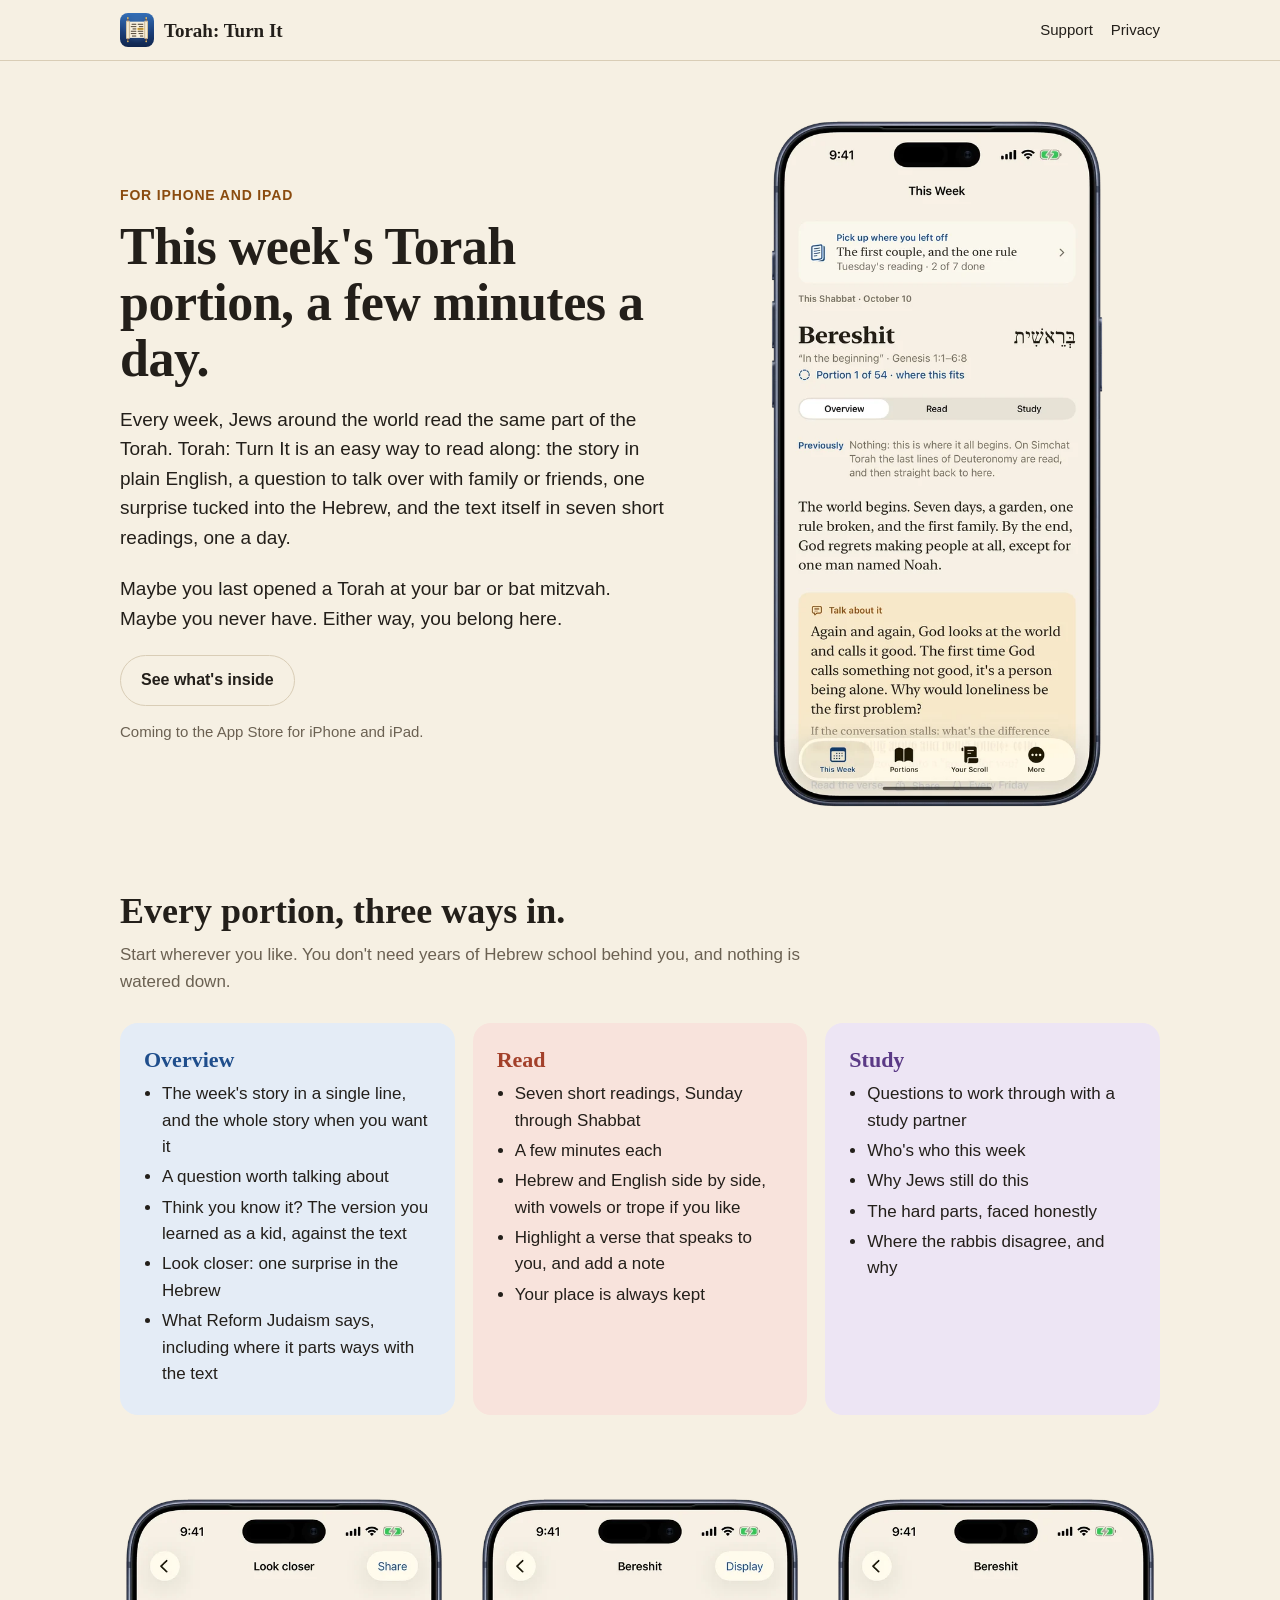
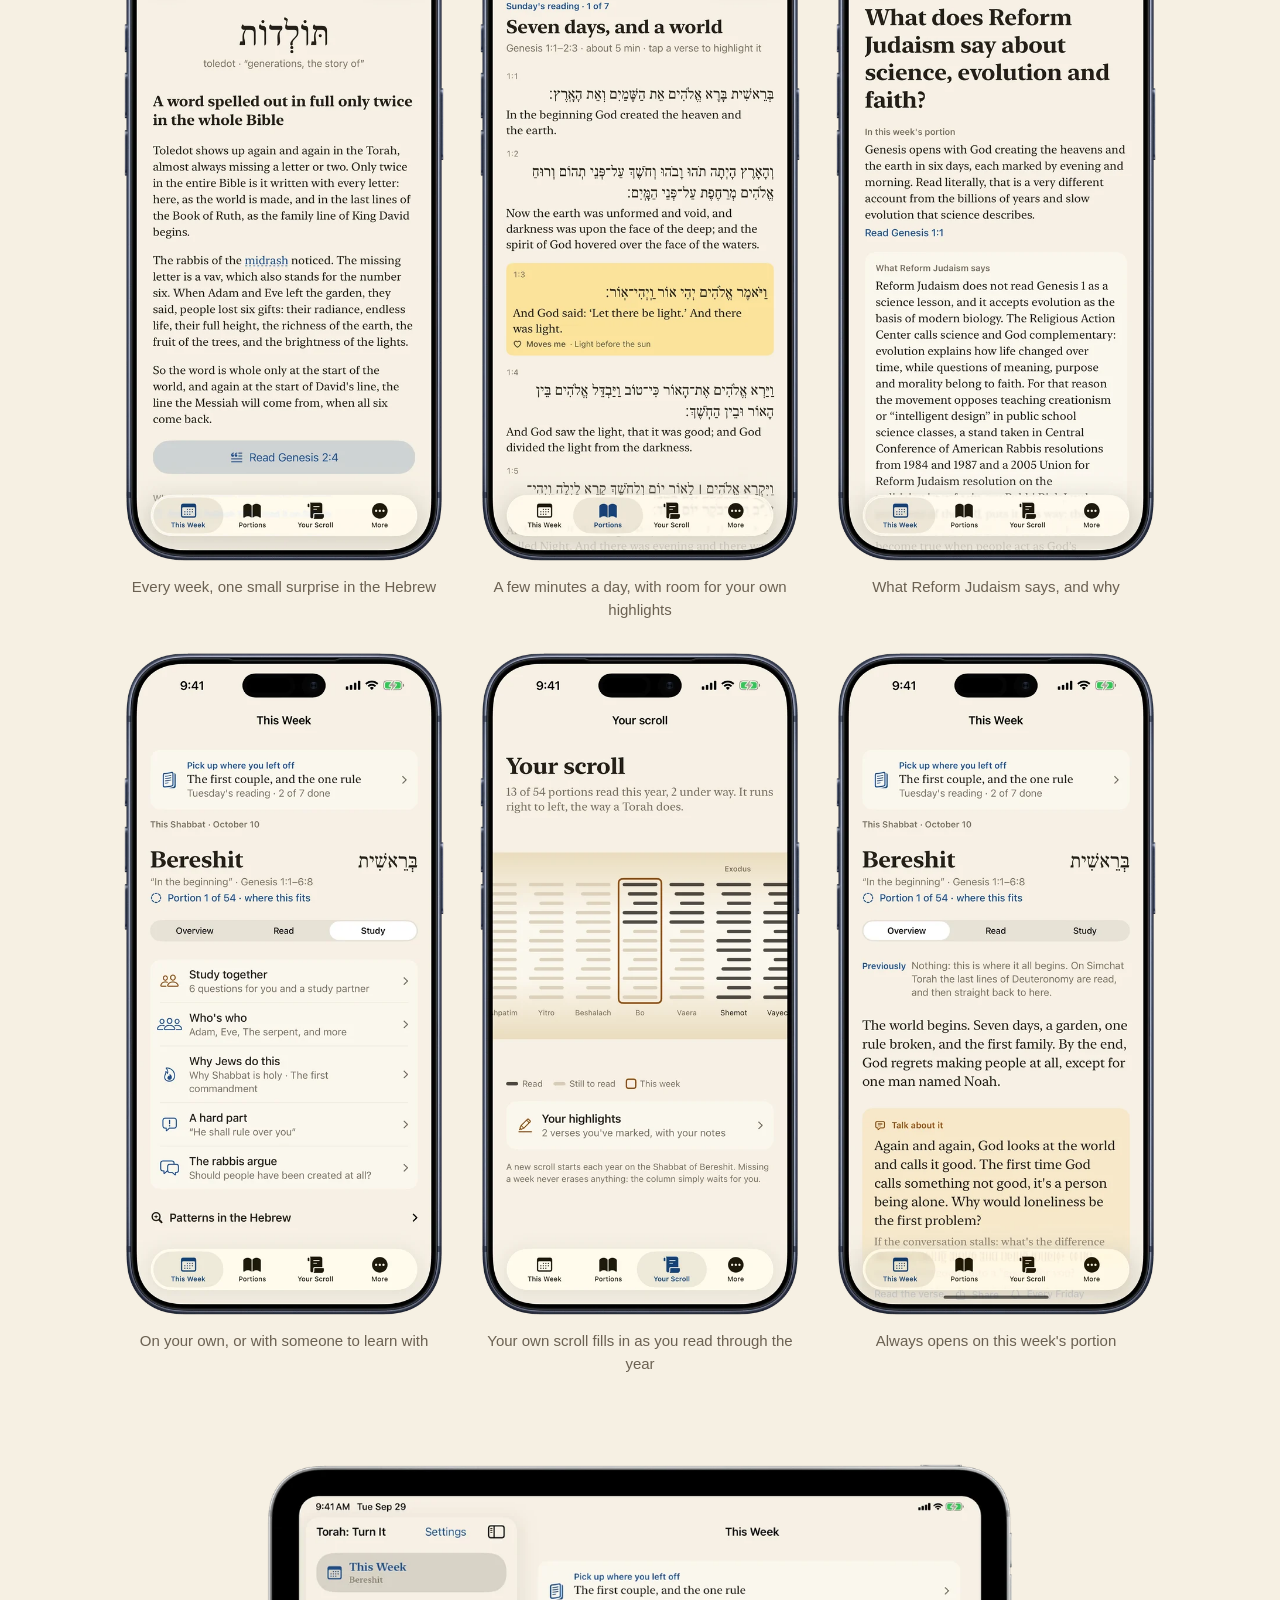
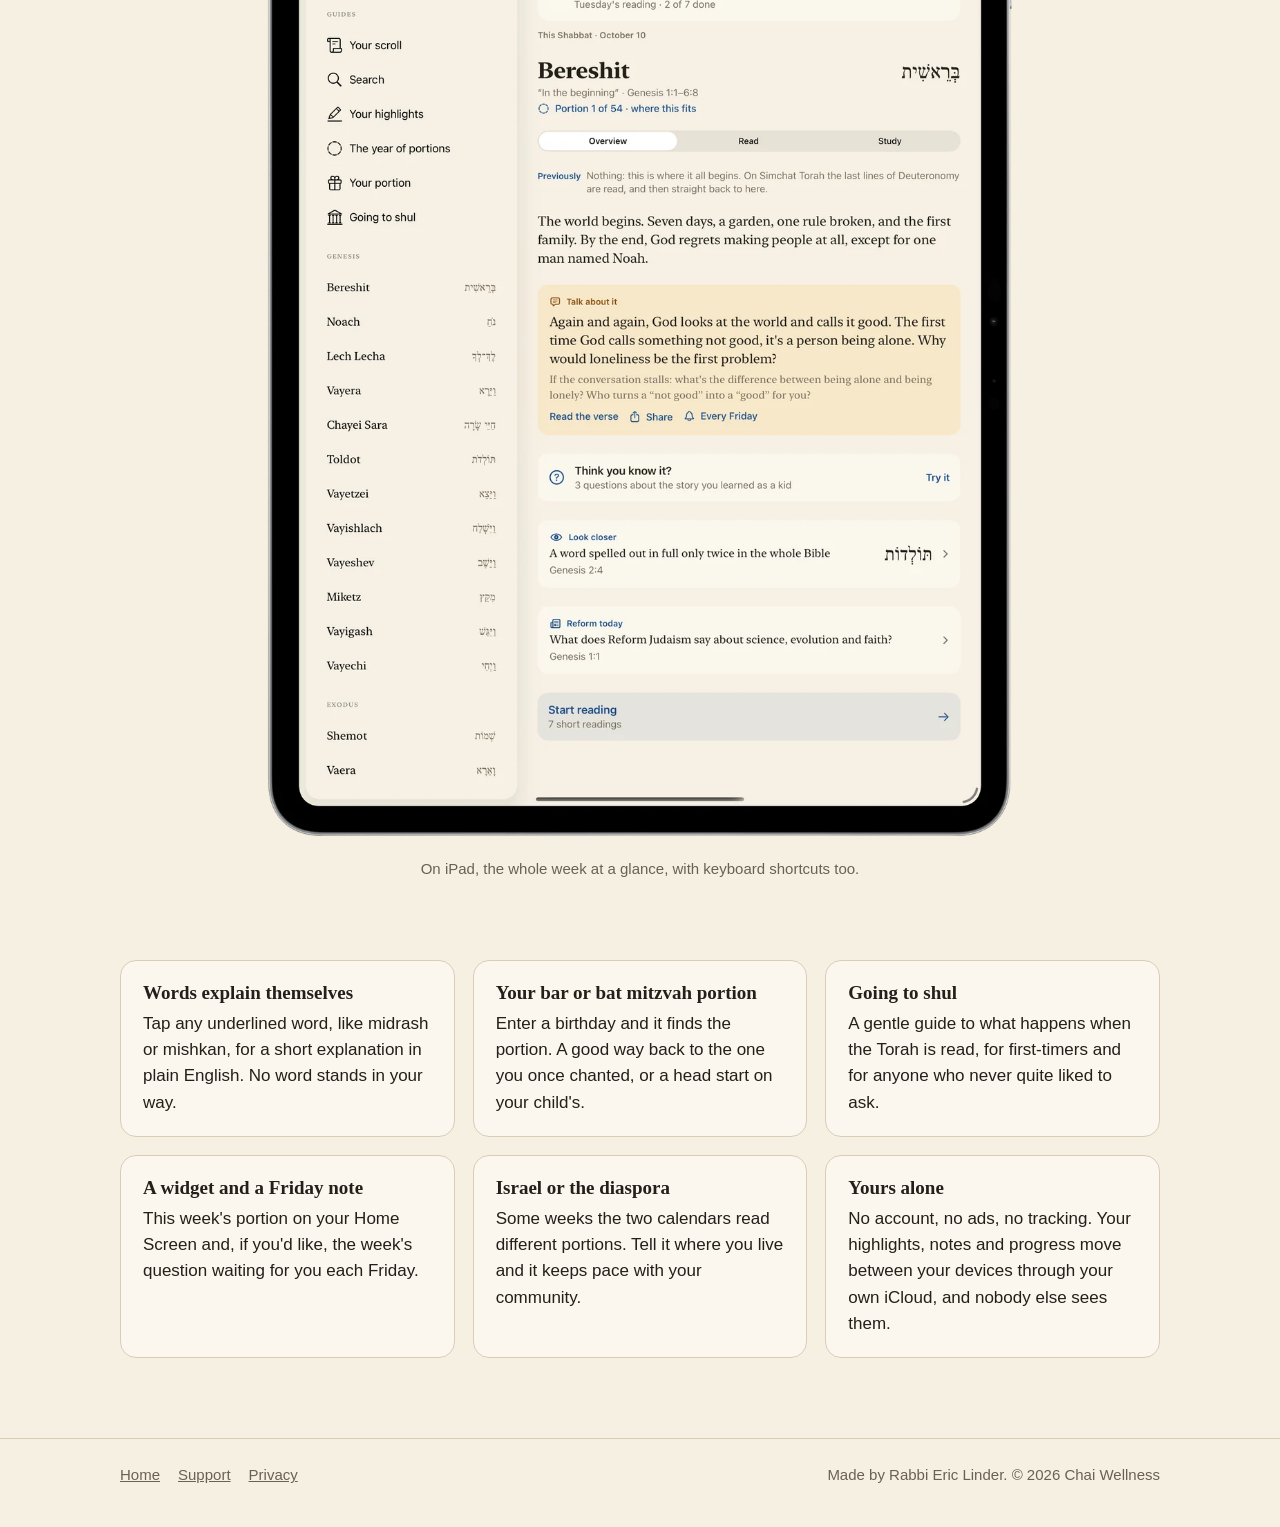
==== index.html @ 4eebfd79 "Warmer, accurate wording on home, support and privacy" ====
<!doctype html>
<html lang="en">
<head>
<meta charset="utf-8">
<meta name="viewport" content="width=device-width, initial-scale=1">
<title>Torah: Turn It · this week's Torah portion, a few minutes a day</title>
<meta name="description" content="This week's Torah portion for anyone curious: the story in plain English, a question to talk over, one surprise in the Hebrew, and the text in seven short daily readings. For iPhone and iPad.">
<meta name="color-scheme" content="light dark">
<meta name="theme-color" content="#f6f0e3" media="(prefers-color-scheme: light)">
<meta name="theme-color" content="#1b1916" media="(prefers-color-scheme: dark)">
<link rel="canonical" href="https://torahturnit.com/">
<meta property="og:type" content="website">
<meta property="og:title" content="Torah: Turn It">
<meta property="og:description" content="This week's Torah portion, a few minutes a day. For iPhone and iPad.">
<meta property="og:url" content="https://torahturnit.com/">
<meta property="og:image" content="https://torahturnit.com/og-image.png">
<meta property="og:image:width" content="1200">
<meta property="og:image:height" content="630">
<meta name="twitter:card" content="summary_large_image">
<link rel="icon" type="image/png" href="favicon.png">
<link rel="apple-touch-icon" href="apple-touch-icon.png">
<link rel="stylesheet" href="style.css?v=1">
</head>
<body>
<header class="bar"><div class="wrap">
  <a class="brand" href="./"><img src="img/icon.png" alt="" width="34" height="34"><span>Torah: Turn It</span></a>
  <nav><a href="support.html">Support</a><a href="privacy.html">Privacy</a><a data-discord hidden href="#">Discord</a></nav>
</div></header>

<main>
<div class="wrap">
<section class="hero">
  <div>
    <p class="eyebrow">For iPhone and iPad</p>
    <h1>This week's Torah portion, a few minutes a day.</h1>
    <p class="lede">Every week, Jews around the world read the same part of the Torah. Torah: Turn It is an easy way to read along: the story in plain English, a question to talk over with family or friends, one surprise tucked into the Hebrew, and the text itself in seven short readings, one a day.</p>
    <p class="lede">Maybe you last opened a Torah at your bar or bat mitzvah. Maybe you never have. Either way, you belong here.</p>
    <div class="cta">
      <a class="store-badge" data-store-live hidden href="#" aria-label="Download Torah: Turn It on the App Store"><picture><source srcset="img/app-store-badge-white.svg" media="(prefers-color-scheme: dark)"><img src="img/app-store-badge-black.svg" alt="Download on the App Store" width="132" height="44"></picture></a>
      <a class="button ghost" href="#inside">See what's inside</a>
    </div>
    <p class="note" data-store-soon>Coming to the App Store for iPhone and iPad.</p>
  </div>
  <picture class="hero-shot">
    <source srcset="img/iphone-thisweek-dark.webp" media="(prefers-color-scheme: dark)">
    <img src="img/iphone-thisweek.webp" alt="This Week in the app: the portion's story in one line, a question to talk about, and the week's readings" width="560" height="1143">
  </picture>
</section>

<section id="inside">
  <h2>Every portion, three ways in.</h2>
  <p class="sub">Start wherever you like. You don't need years of Hebrew school behind you, and nothing is watered down.</p>
  <div class="parts">
    <div class="part overview"><h3>Overview</h3><ul><li>The week's story in a single line, and the whole story when you want it</li><li>A question worth talking about</li><li>Think you know it? The version you learned as a kid, against the text</li><li>Look closer: one surprise in the Hebrew</li><li>What Reform Judaism says, including where it parts ways with the text</li></ul></div>
    <div class="part read"><h3>Read</h3><ul><li>Seven short readings, Sunday through Shabbat</li><li>A few minutes each</li><li>Hebrew and English side by side, with vowels or trope if you like</li><li>Highlight a verse that speaks to you, and add a note</li><li>Your place is always kept</li></ul></div>
    <div class="part study"><h3>Study</h3><ul><li>Questions to work through with a study partner</li><li>Who's who this week</li><li>Why Jews still do this</li><li>The hard parts, faced honestly</li><li>Where the rabbis disagree, and why</li></ul></div>
  </div>
</section>

<section class="shots" aria-label="Screens from the app">
  <figure><img src="img/iphone-lookcloser.webp" alt="Look closer: the word toledot, spelled out in full only twice in the whole Bible" width="560" height="1143" loading="lazy"><figcaption>Every week, one small surprise in the Hebrew</figcaption></figure>
  <figure><picture><source srcset="img/iphone-reader-dark.webp" media="(prefers-color-scheme: dark)"><img src="img/iphone-reader.webp" alt="Sunday's reading of Bereshit, Hebrew and English verse by verse, with one verse highlighted" width="560" height="1143" loading="lazy"></picture><figcaption>A few minutes a day, with room for your own highlights</figcaption></figure>
  <figure><img src="img/iphone-reform.webp" alt="What does Reform Judaism say about science, evolution and faith?" width="560" height="1143" loading="lazy"><figcaption>What Reform Judaism says, and why</figcaption></figure>
  <figure><img src="img/iphone-study.webp" alt="The Study tab: Study together, Who's who, Why Jews do this, A hard part, The rabbis argue" width="560" height="1143" loading="lazy"><figcaption>On your own, or with someone to learn with</figcaption></figure>
  <figure><img src="img/iphone-scroll.webp" alt="Your scroll: the year's portions drawn as columns of a Torah scroll, the ones you've read filled in" width="560" height="1143" loading="lazy"><figcaption>Your own scroll fills in as you read through the year</figcaption></figure>
  <figure><picture><source srcset="img/iphone-thisweek-dark.webp" media="(prefers-color-scheme: dark)"><img src="img/iphone-thisweek.webp" alt="This Week, in the app's dark look" width="560" height="1143" loading="lazy"></picture><figcaption>Always opens on this week's portion</figcaption></figure>
</section>

<section class="ipad" aria-label="The app on iPad">
  <picture><source srcset="img/ipad-thisweek-dark.webp" media="(prefers-color-scheme: dark)"><img src="img/ipad-thisweek.webp" alt="This Week on iPad, with the whole portion laid out in tiles" width="1100" height="1435" loading="lazy"></picture>
  <figcaption>On iPad, the whole week at a glance, with keyboard shortcuts too.</figcaption>
</section>

<section class="features">
  <div class="card"><h3>Words explain themselves</h3><p>Tap any underlined word, like midrash or mishkan, for a short explanation in plain English. No word stands in your way.</p></div>
  <div class="card"><h3>Your bar or bat mitzvah portion</h3><p>Enter a birthday and it finds the portion. A good way back to the one you once chanted, or a head start on your child's.</p></div>
  <div class="card"><h3>Going to shul</h3><p>A gentle guide to what happens when the Torah is read, for first-timers and for anyone who never quite liked to ask.</p></div>
  <div class="card"><h3>A widget and a Friday note</h3><p>This week's portion on your Home Screen and, if you'd like, the week's question waiting for you each Friday.</p></div>
  <div class="card"><h3>Israel or the diaspora</h3><p>Some weeks the two calendars read different portions. Tell it where you live and it keeps pace with your community.</p></div>
  <div class="card"><h3>Yours alone</h3><p>No account, no ads, no tracking. Your highlights, notes and progress move between your devices through your own iCloud, and nobody else sees them.</p></div>
</section>
</div>
</main>

<footer><div class="wrap">
  <div><a href="./">Home</a><a href="support.html">Support</a><a href="privacy.html">Privacy</a><a data-discord hidden href="#">Discord</a></div>
  <div>Made by Rabbi Eric Linder. &copy; 2026 Chai Wellness</div>
</div></footer>
<script src="site.js?v=1" defer></script>
<script src="store.js?v=1" defer></script>
</body>
</html>
---- style.css ----
/* Torah: Turn It. The app's own palette: paper, ink, a deep blue, with coral and purple tiles. */
:root {
  --paper: #f6f0e3; --card: #fbf7ee; --ink: #231f1a; --faded: #6b6152; --rule: #d9cdb6;
  --accent: #1f4e8c; --on-accent: #ffffff; --warm: #8a4b0f;
  --tile-blue: #e4ecf6; --tile-coral: #f8e3dc; --tile-purple: #ede5f4;
  --coral: #a3402a; --purple: #5b3a86;
  --serif: ui-serif, "New York", "Iowan Old Style", Georgia, serif;
  --sans: -apple-system, BlinkMacSystemFont, "Segoe UI", Roboto, Helvetica, Arial, sans-serif;
}
@media (prefers-color-scheme: dark) {
  :root {
    --paper: #1b1916; --card: #25221e; --ink: #ede6d8; --faded: #a39a8a; --rule: #3c372f;
    --accent: #7fa8e0; --on-accent: #10161f; --warm: #f0b866;
    --tile-blue: #1d2736; --tile-coral: #3a2521; --tile-purple: #2a2334;
    --coral: #f2a48e; --purple: #c7adeb;
  }
}
* { box-sizing: border-box; }
[hidden] { display: none !important; }
html { -webkit-text-size-adjust: 100%; }
body { margin: 0; background: var(--paper); color: var(--ink); font: 17px/1.55 var(--sans); -webkit-font-smoothing: antialiased; }
a { color: var(--accent); }
img { max-width: 100%; height: auto; display: block; }
.wrap { max-width: 1080px; margin: 0 auto; padding: 0 20px; }

.bar { border-bottom: 1px solid var(--rule); background: var(--paper); position: sticky; top: 0; z-index: 5; }
.bar .wrap { display: flex; align-items: center; justify-content: space-between; min-height: 60px; gap: 12px; }
.brand { display: flex; align-items: center; gap: 10px; text-decoration: none; color: var(--ink); font: 600 19px/1 var(--serif); }
.brand img { border-radius: 8px; }
nav a { color: var(--ink); text-decoration: none; margin-left: 18px; font-size: 15px; }
nav a:hover { color: var(--accent); }

.hero { display: grid; grid-template-columns: 1.1fr 0.9fr; gap: 48px; align-items: center; padding: 56px 0 40px; }
.eyebrow { color: var(--warm); font-weight: 600; font-size: 14px; letter-spacing: .06em; text-transform: uppercase; margin: 0 0 12px; }
h1 { font: 700 clamp(34px, 5vw, 52px)/1.08 var(--serif); margin: 0 0 18px; letter-spacing: -.01em; }
h1 .he { font-weight: 500; color: var(--faded); }
.lede { font-size: 19px; color: var(--ink); margin: 0 0 22px; max-width: 34em; }
.cta { display: flex; flex-wrap: wrap; gap: 12px; align-items: center; }
.button { display: inline-block; padding: 12px 20px; border-radius: 999px; font-weight: 600; text-decoration: none; font-size: 16px; }
.button.primary { background: var(--accent); color: var(--on-accent); }
.button.ghost { border: 1.5px solid var(--rule); color: var(--ink); }
.button:hover { filter: brightness(1.08); }
.store-badge { display: inline-block; line-height: 0; margin: 11px 0; }
.store-badge img { height: 44px; width: auto; }
.note { color: var(--faded); font-size: 15px; margin: 14px 0 0; }
.hero-shot { justify-self: center; max-width: 340px; }

section { padding: 40px 0; }
h2 { font: 700 clamp(26px, 3.4vw, 36px)/1.15 var(--serif); margin: 0 0 10px; }
.sub { color: var(--faded); margin: 0 0 28px; max-width: 40em; }

.parts { display: grid; grid-template-columns: repeat(3, 1fr); gap: 18px; }
.part { border-radius: 18px; padding: 24px; }
.part.overview { background: var(--tile-blue); }
.part.read { background: var(--tile-coral); }
.part.study { background: var(--tile-purple); }
.part h3 { font: 700 22px/1.2 var(--serif); margin: 0 0 8px; }
.part.overview h3 { color: var(--accent); }
.part.read h3 { color: var(--coral); }
.part.study h3 { color: var(--purple); }
.part ul { margin: 0; padding-left: 18px; }
.part li { margin: 4px 0; }

.shots { display: grid; grid-template-columns: repeat(3, 1fr); gap: 28px; align-items: start; }
.shots figure { margin: 0; }
.shots figcaption { color: var(--faded); font-size: 15px; margin-top: 10px; text-align: center; }
.ipad { max-width: 760px; margin: 0 auto; }
.ipad figcaption { text-align: center; color: var(--faded); font-size: 15px; margin-top: 10px; }

.features { display: grid; grid-template-columns: repeat(3, 1fr); gap: 18px; }
.card { background: var(--card); border: 1px solid var(--rule); border-radius: 16px; padding: 20px 22px; }
.card h3 { font: 700 19px/1.25 var(--serif); margin: 0 0 6px; }
.card p { margin: 0; color: var(--ink); }

.quote { border-left: 3px solid var(--warm); padding: 6px 0 6px 18px; font: 20px/1.5 var(--serif); max-width: 36em; }
.quote cite { display: block; font: 15px var(--sans); color: var(--faded); margin-top: 6px; font-style: normal; }

footer { border-top: 1px solid var(--rule); margin-top: 40px; padding: 24px 0 40px; color: var(--faded); font-size: 15px; }
footer .wrap { display: flex; justify-content: space-between; flex-wrap: wrap; gap: 12px; }
footer a { color: var(--faded); margin-right: 18px; }

.doc { max-width: 720px; margin: 0 auto; padding: 40px 20px; }
.doc h1 { font-size: 40px; }
.doc h2 { font-size: 24px; margin-top: 32px; }
.updated { color: var(--faded); margin-top: -8px; }
.summary { background: var(--card); border: 1px solid var(--rule); border-radius: 14px; padding: 16px 18px; }
.faq h3 { font: 700 19px/1.3 var(--serif); margin: 26px 0 6px; }
.email-row { display: flex; align-items: center; gap: 12px; flex-wrap: wrap; background: var(--card); border: 1px solid var(--rule); border-radius: 12px; padding: 12px 16px; }
.email-row code { font-size: 16px; }
.email-row a, .email-row button { font: 600 15px var(--sans); color: var(--accent); background: none; border: 1.5px solid var(--rule); border-radius: 999px; padding: 6px 14px; cursor: pointer; text-decoration: none; }

@media (max-width: 820px) {
  .hero { grid-template-columns: 1fr; padding-top: 32px; gap: 28px; }
  .hero-shot { max-width: 280px; }
  .parts, .features { grid-template-columns: 1fr; }
  .shots { grid-template-columns: 1fr 1fr; }
  nav a { margin-left: 12px; }
}
@media (max-width: 480px) {
  .shots { grid-template-columns: 1fr; max-width: 300px; margin: 0 auto; }
}
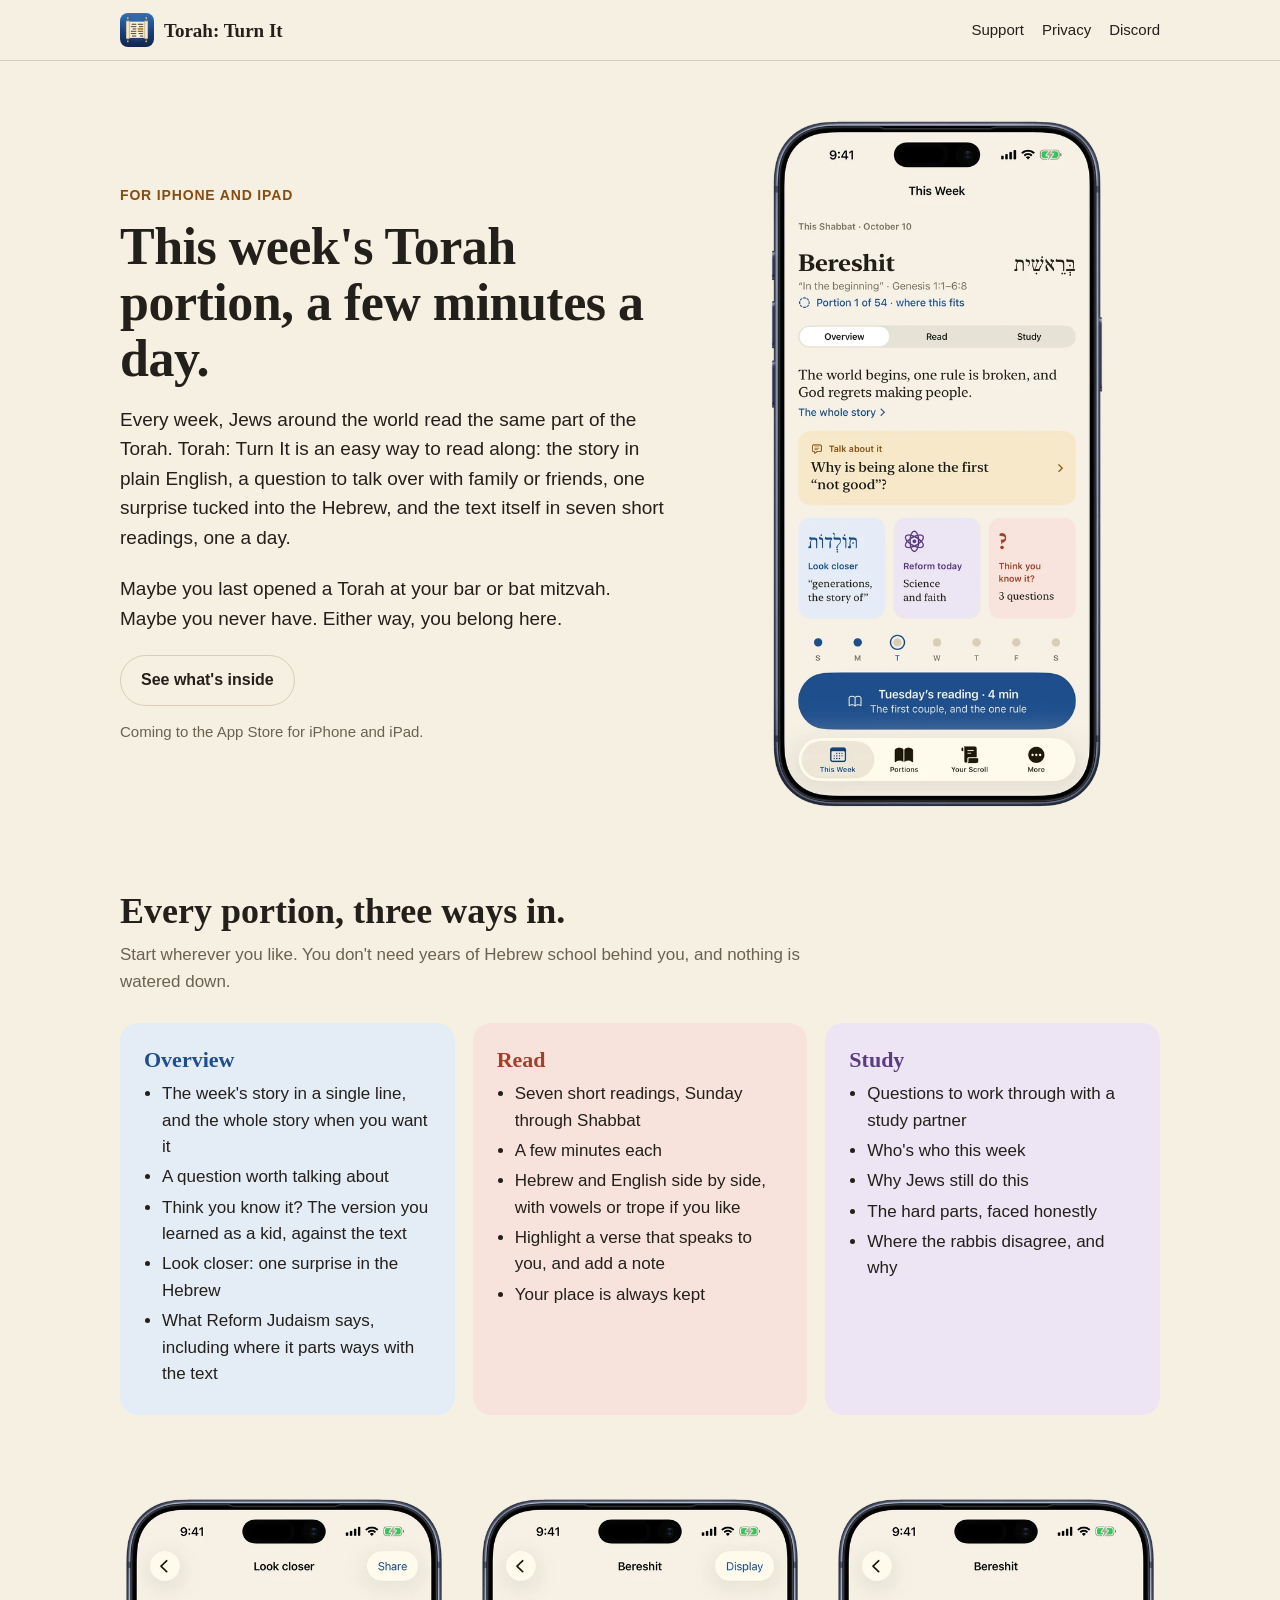
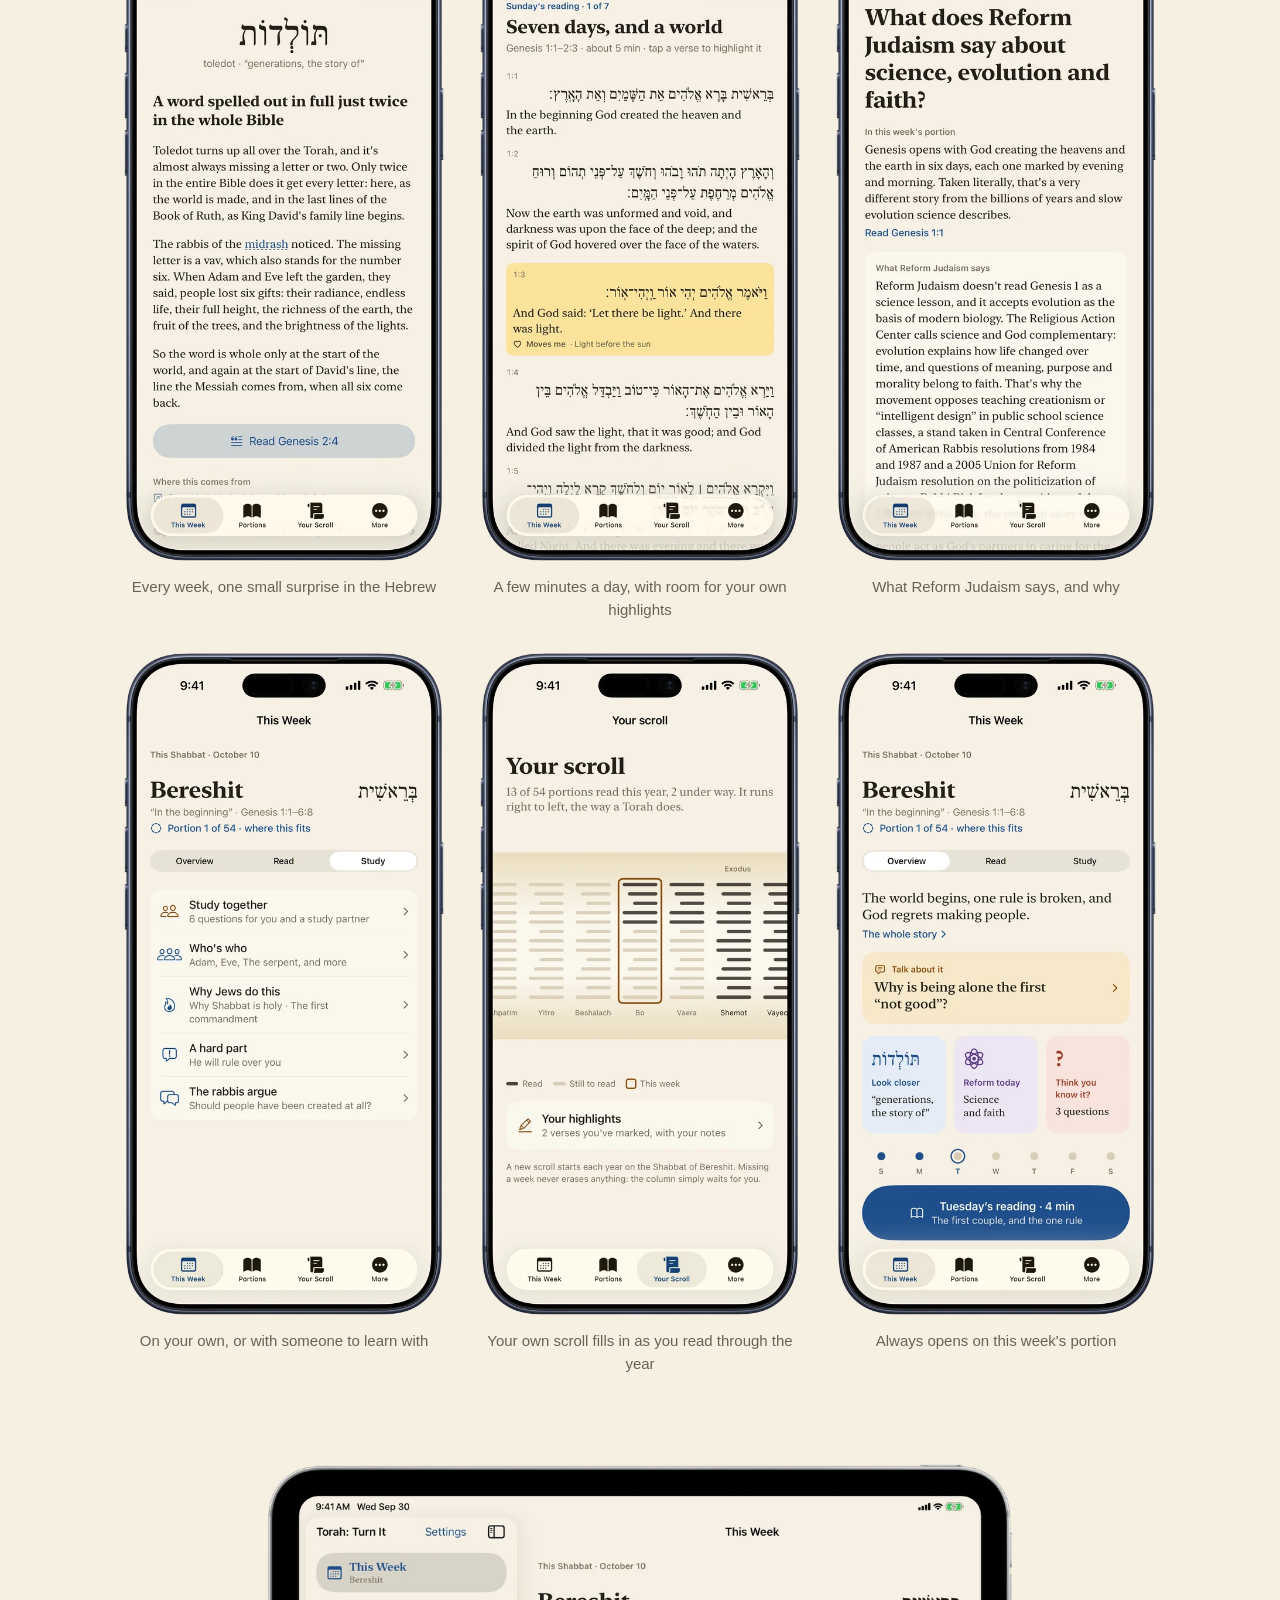
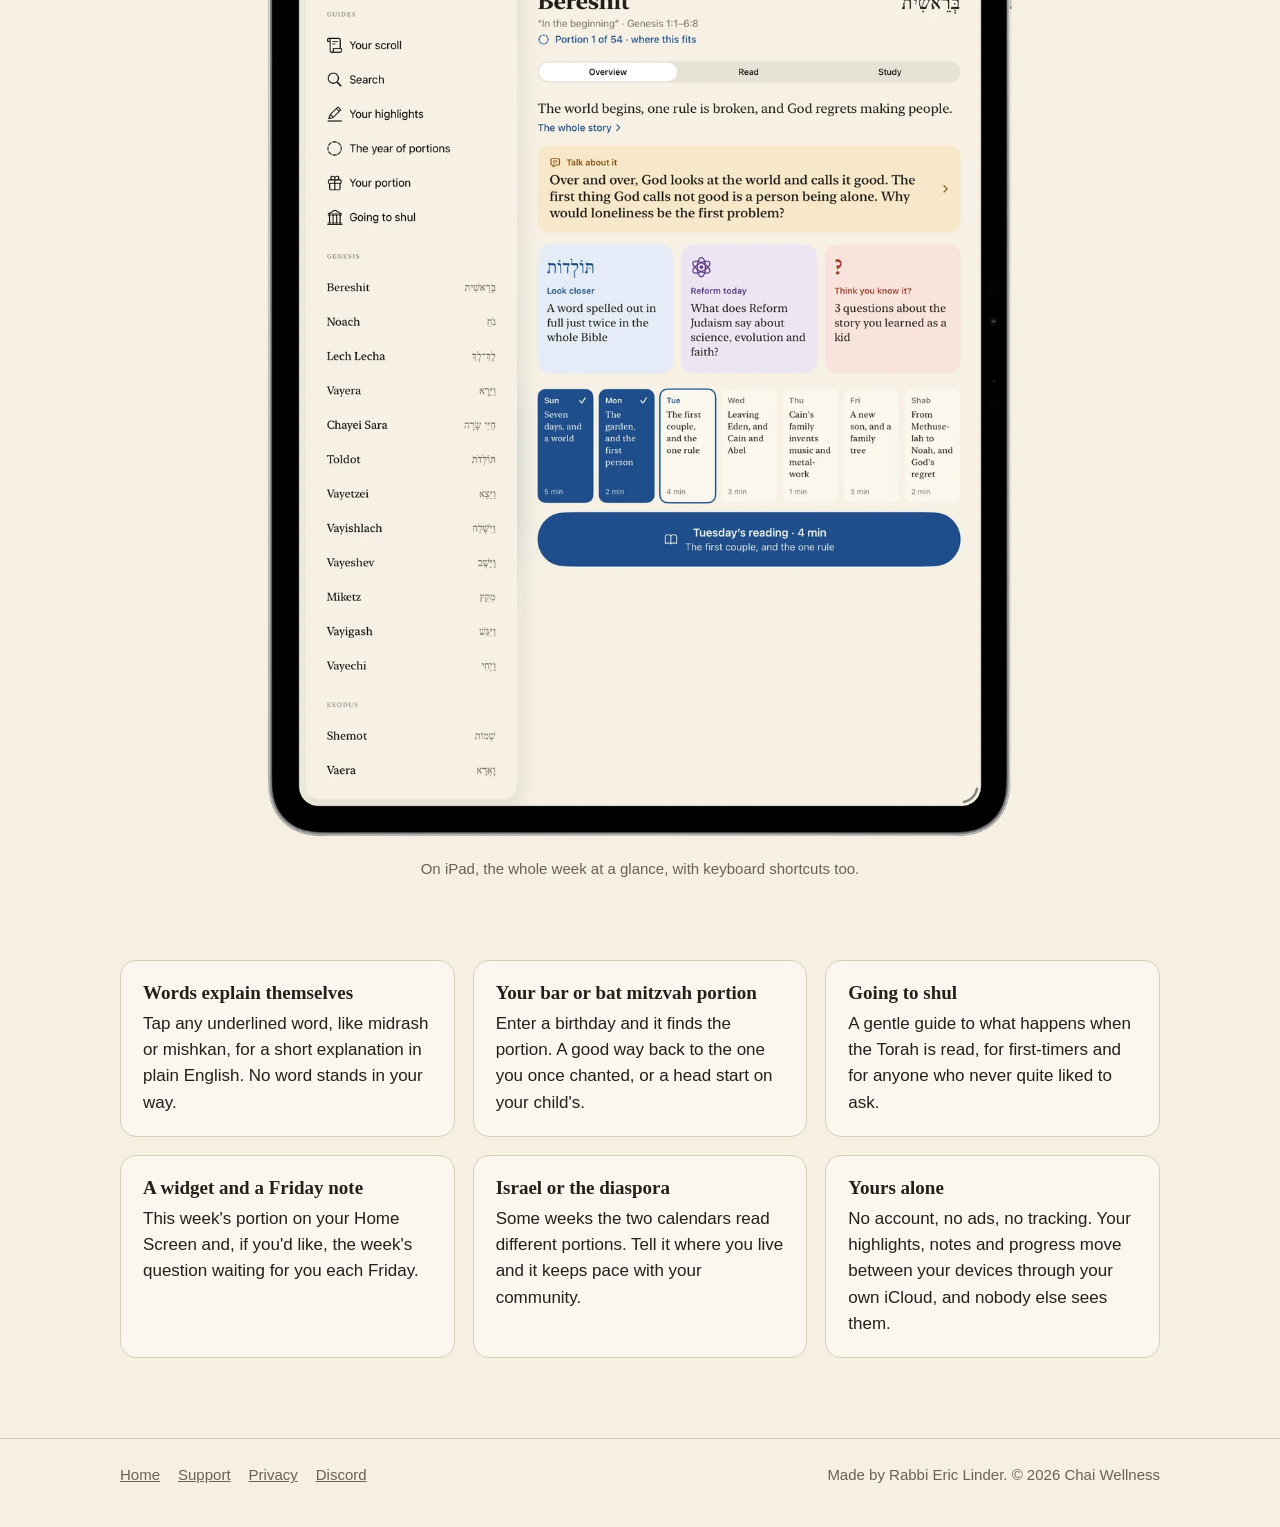
==== commit c8fe16b5: "New screenshots from the current app; Discord link" ====
--- a/index.html
+++ b/index.html
@@ -42,8 +42,8 @@
     <p class="note" data-store-soon>Coming to the App Store for iPhone and iPad.</p>
   </div>
   <picture class="hero-shot">
-    <source srcset="img/iphone-thisweek-dark.webp" media="(prefers-color-scheme: dark)">
-    <img src="img/iphone-thisweek.webp" alt="This Week in the app: the portion's story in one line, a question to talk about, and the week's readings" width="560" height="1143">
+    <source srcset="img/iphone-thisweek-dark.webp?v=2" media="(prefers-color-scheme: dark)">
+    <img src="img/iphone-thisweek.webp?v=2" alt="This Week in the app: the portion's story in one line, a question to talk about, and the week's readings" width="560" height="1143">
   </picture>
 </section>
 
@@ -58,16 +58,16 @@
 </section>
 
 <section class="shots" aria-label="Screens from the app">
-  <figure><img src="img/iphone-lookcloser.webp" alt="Look closer: the word toledot, spelled out in full only twice in the whole Bible" width="560" height="1143" loading="lazy"><figcaption>Every week, one small surprise in the Hebrew</figcaption></figure>
-  <figure><picture><source srcset="img/iphone-reader-dark.webp" media="(prefers-color-scheme: dark)"><img src="img/iphone-reader.webp" alt="Sunday's reading of Bereshit, Hebrew and English verse by verse, with one verse highlighted" width="560" height="1143" loading="lazy"></picture><figcaption>A few minutes a day, with room for your own highlights</figcaption></figure>
-  <figure><img src="img/iphone-reform.webp" alt="What does Reform Judaism say about science, evolution and faith?" width="560" height="1143" loading="lazy"><figcaption>What Reform Judaism says, and why</figcaption></figure>
-  <figure><img src="img/iphone-study.webp" alt="The Study tab: Study together, Who's who, Why Jews do this, A hard part, The rabbis argue" width="560" height="1143" loading="lazy"><figcaption>On your own, or with someone to learn with</figcaption></figure>
-  <figure><img src="img/iphone-scroll.webp" alt="Your scroll: the year's portions drawn as columns of a Torah scroll, the ones you've read filled in" width="560" height="1143" loading="lazy"><figcaption>Your own scroll fills in as you read through the year</figcaption></figure>
-  <figure><picture><source srcset="img/iphone-thisweek-dark.webp" media="(prefers-color-scheme: dark)"><img src="img/iphone-thisweek.webp" alt="This Week, in the app's dark look" width="560" height="1143" loading="lazy"></picture><figcaption>Always opens on this week's portion</figcaption></figure>
+  <figure><img src="img/iphone-lookcloser.webp?v=2" alt="Look closer: the word toledot, spelled out in full only twice in the whole Bible" width="560" height="1143" loading="lazy"><figcaption>Every week, one small surprise in the Hebrew</figcaption></figure>
+  <figure><picture><source srcset="img/iphone-reader-dark.webp?v=2" media="(prefers-color-scheme: dark)"><img src="img/iphone-reader.webp?v=2" alt="Sunday's reading of Bereshit, Hebrew and English verse by verse, with one verse highlighted" width="560" height="1143" loading="lazy"></picture><figcaption>A few minutes a day, with room for your own highlights</figcaption></figure>
+  <figure><img src="img/iphone-reform.webp?v=2" alt="What does Reform Judaism say about science, evolution and faith?" width="560" height="1143" loading="lazy"><figcaption>What Reform Judaism says, and why</figcaption></figure>
+  <figure><img src="img/iphone-study.webp?v=2" alt="The Study tab: Study together, Who's who, Why Jews do this, A hard part, The rabbis argue" width="560" height="1143" loading="lazy"><figcaption>On your own, or with someone to learn with</figcaption></figure>
+  <figure><img src="img/iphone-scroll.webp?v=2" alt="Your scroll: the year's portions drawn as columns of a Torah scroll, the ones you've read filled in" width="560" height="1143" loading="lazy"><figcaption>Your own scroll fills in as you read through the year</figcaption></figure>
+  <figure><picture><source srcset="img/iphone-thisweek-dark.webp?v=2" media="(prefers-color-scheme: dark)"><img src="img/iphone-thisweek.webp?v=2" alt="This Week, in the app's dark look" width="560" height="1143" loading="lazy"></picture><figcaption>Always opens on this week's portion</figcaption></figure>
 </section>
 
 <section class="ipad" aria-label="The app on iPad">
-  <picture><source srcset="img/ipad-thisweek-dark.webp" media="(prefers-color-scheme: dark)"><img src="img/ipad-thisweek.webp" alt="This Week on iPad, with the whole portion laid out in tiles" width="1100" height="1435" loading="lazy"></picture>
+  <picture><source srcset="img/ipad-thisweek-dark.webp?v=2" media="(prefers-color-scheme: dark)"><img src="img/ipad-thisweek.webp?v=2" alt="This Week on iPad: the story in one line, the tiles, and the week's seven readings laid out as cards" width="1100" height="1435" loading="lazy"></picture>
   <figcaption>On iPad, the whole week at a glance, with keyboard shortcuts too.</figcaption>
 </section>
 
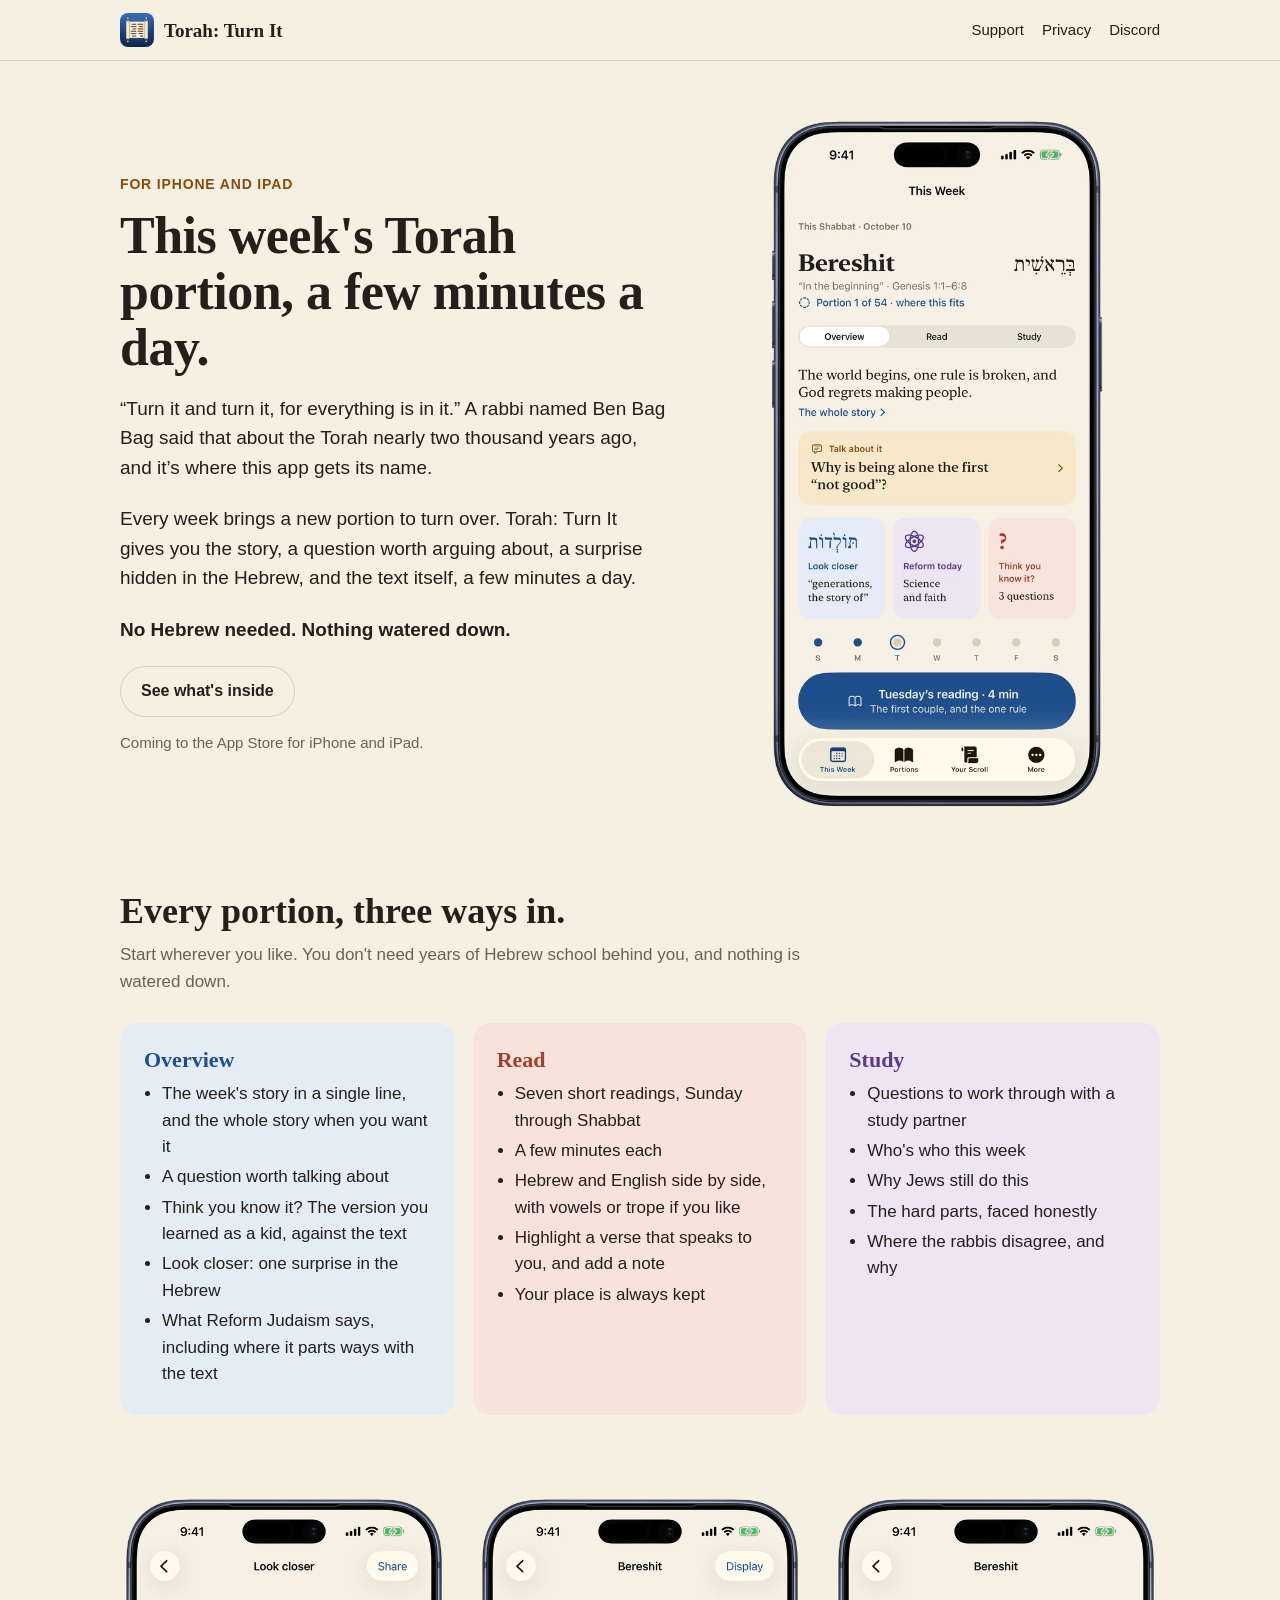
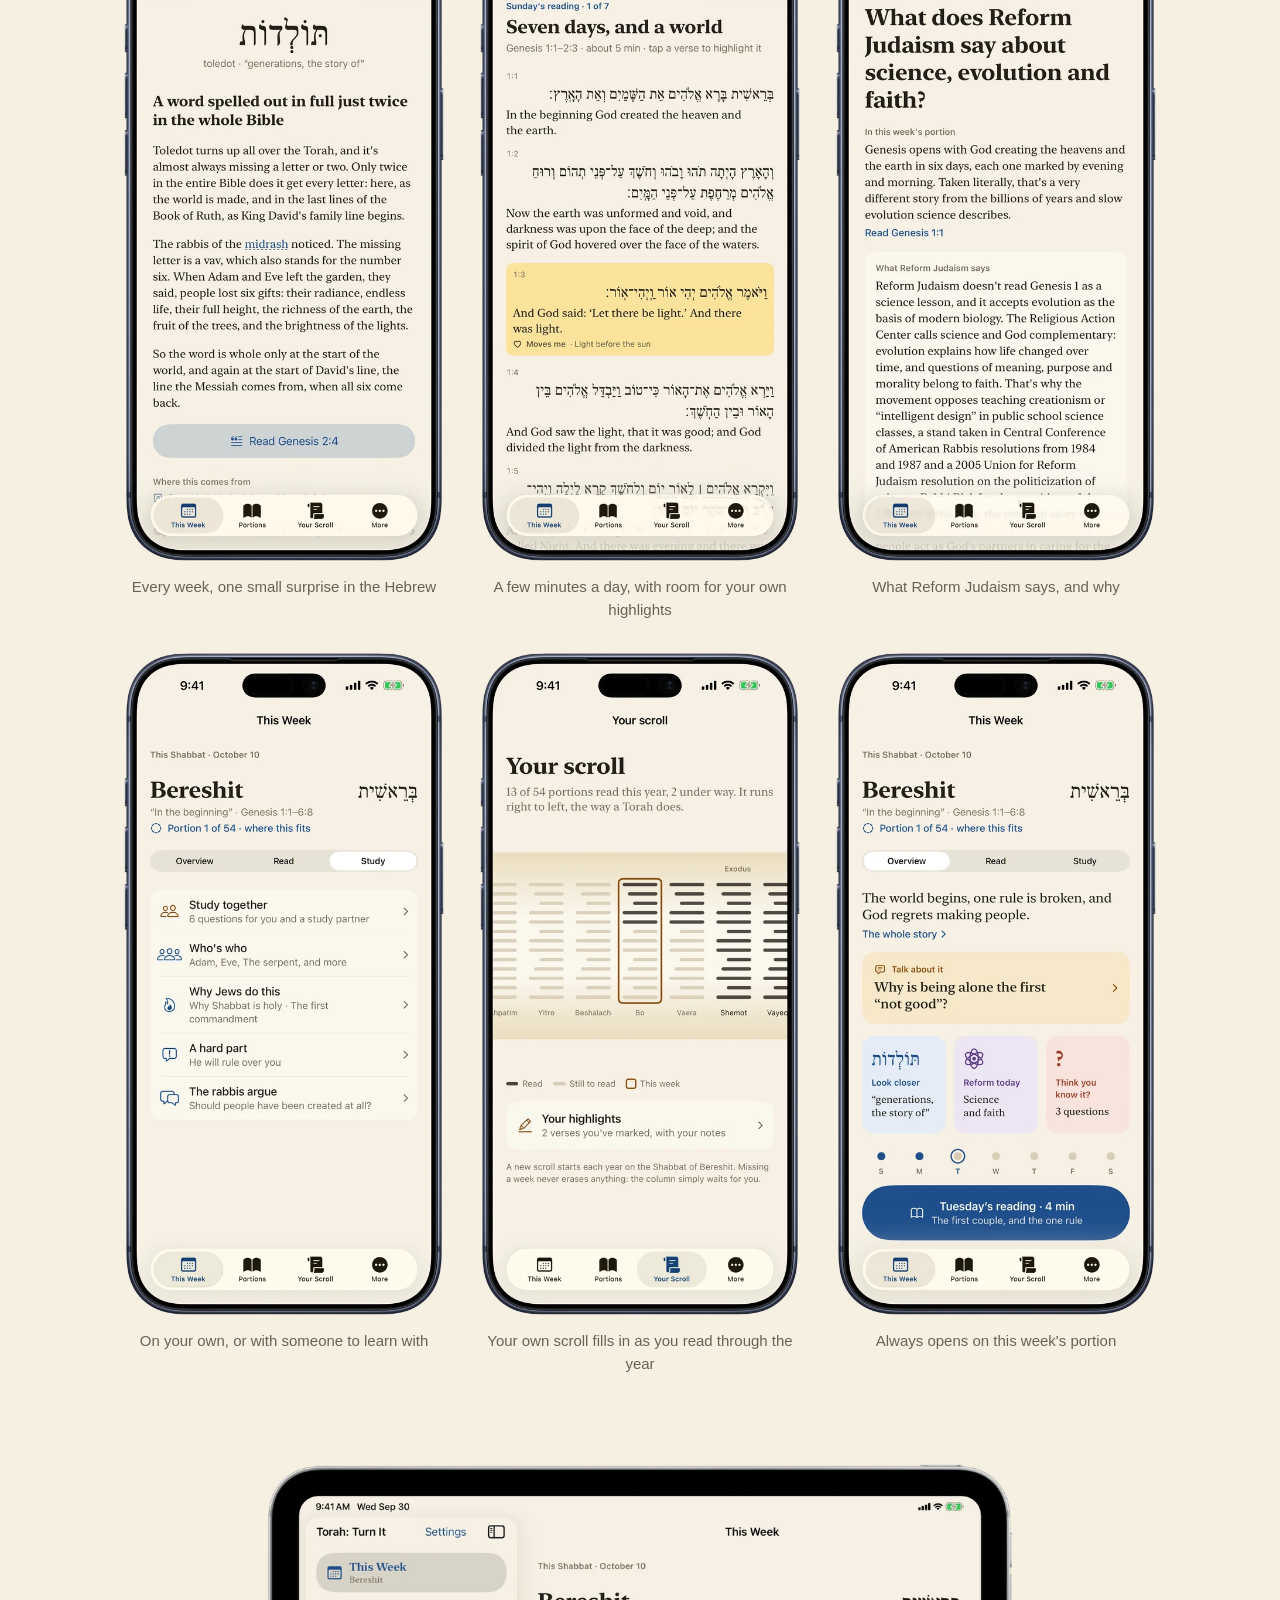
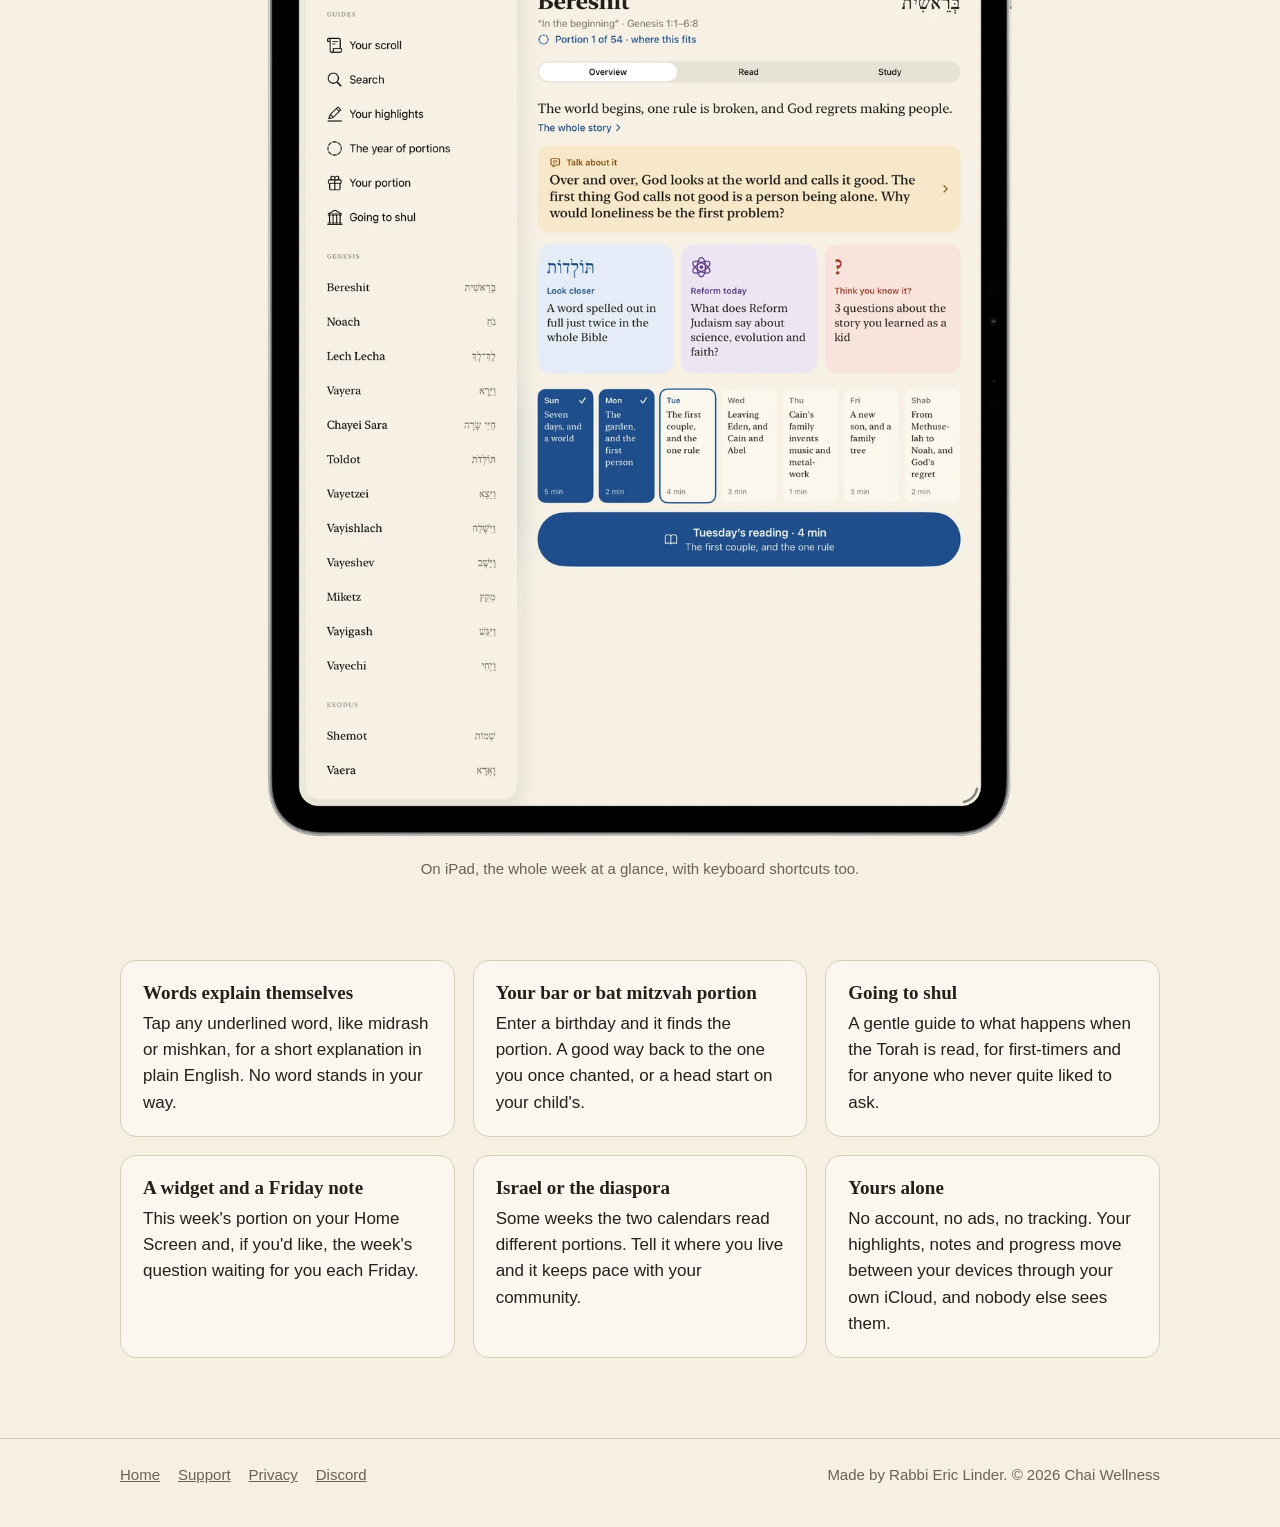
==== commit 7197ebde: "Open with Ben Bag Bag: turn it and turn it" ====
--- a/index.html
+++ b/index.html
@@ -33,8 +33,9 @@
   <div>
     <p class="eyebrow">For iPhone and iPad</p>
     <h1>This week's Torah portion, a few minutes a day.</h1>
-    <p class="lede">Every week, Jews around the world read the same part of the Torah. Torah: Turn It is an easy way to read along: the story in plain English, a question to talk over with family or friends, one surprise tucked into the Hebrew, and the text itself in seven short readings, one a day.</p>
-    <p class="lede">Maybe you last opened a Torah at your bar or bat mitzvah. Maybe you never have. Either way, you belong here.</p>
+    <p class="lede">&ldquo;Turn it and turn it, for everything is in it.&rdquo; A rabbi named Ben Bag Bag said that about the Torah nearly two thousand years ago, and it&rsquo;s where this app gets its name.</p>
+    <p class="lede">Every week brings a new portion to turn over. Torah: Turn It gives you the story, a question worth arguing about, a surprise hidden in the Hebrew, and the text itself, a few minutes a day.</p>
+    <p class="lede"><strong>No Hebrew needed. Nothing watered down.</strong></p>
     <div class="cta">
       <a class="store-badge" data-store-live hidden href="#" aria-label="Download Torah: Turn It on the App Store"><picture><source srcset="img/app-store-badge-white.svg" media="(prefers-color-scheme: dark)"><img src="img/app-store-badge-black.svg" alt="Download on the App Store" width="132" height="44"></picture></a>
       <a class="button ghost" href="#inside">See what's inside</a>
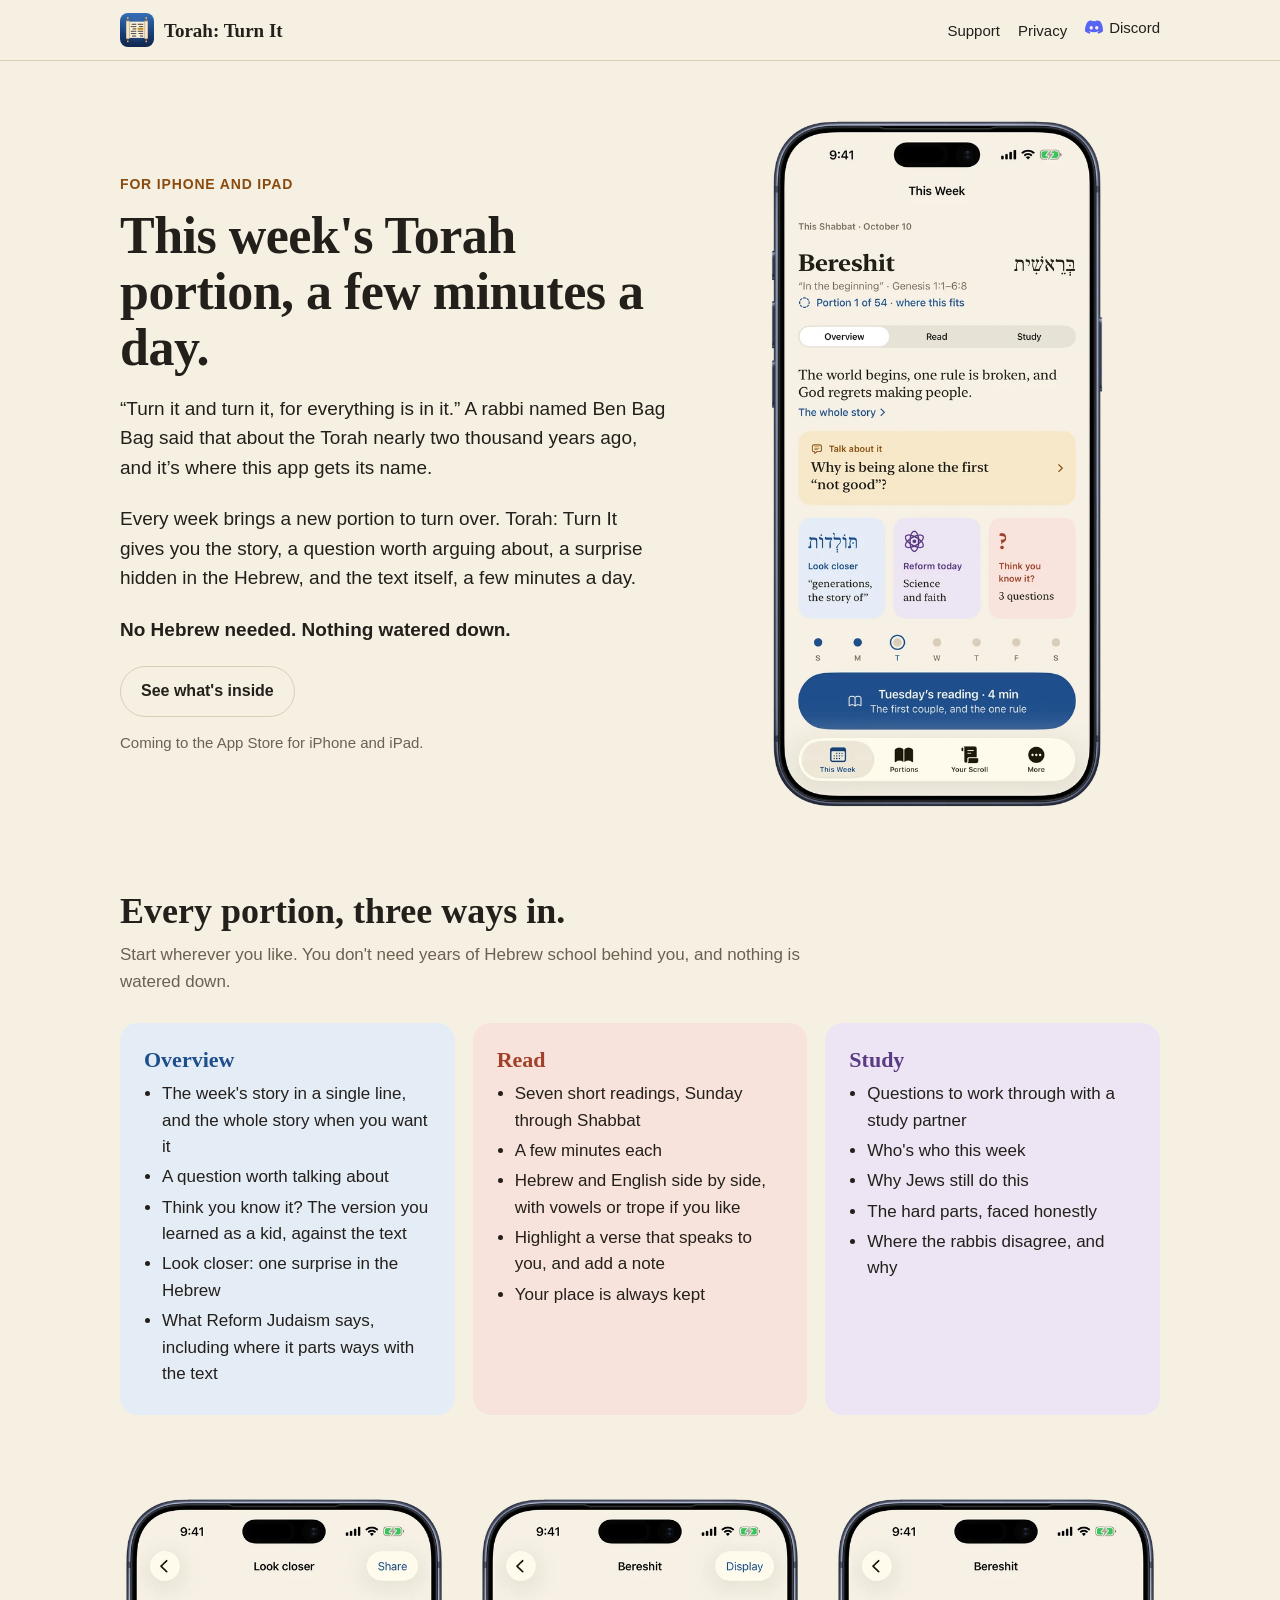
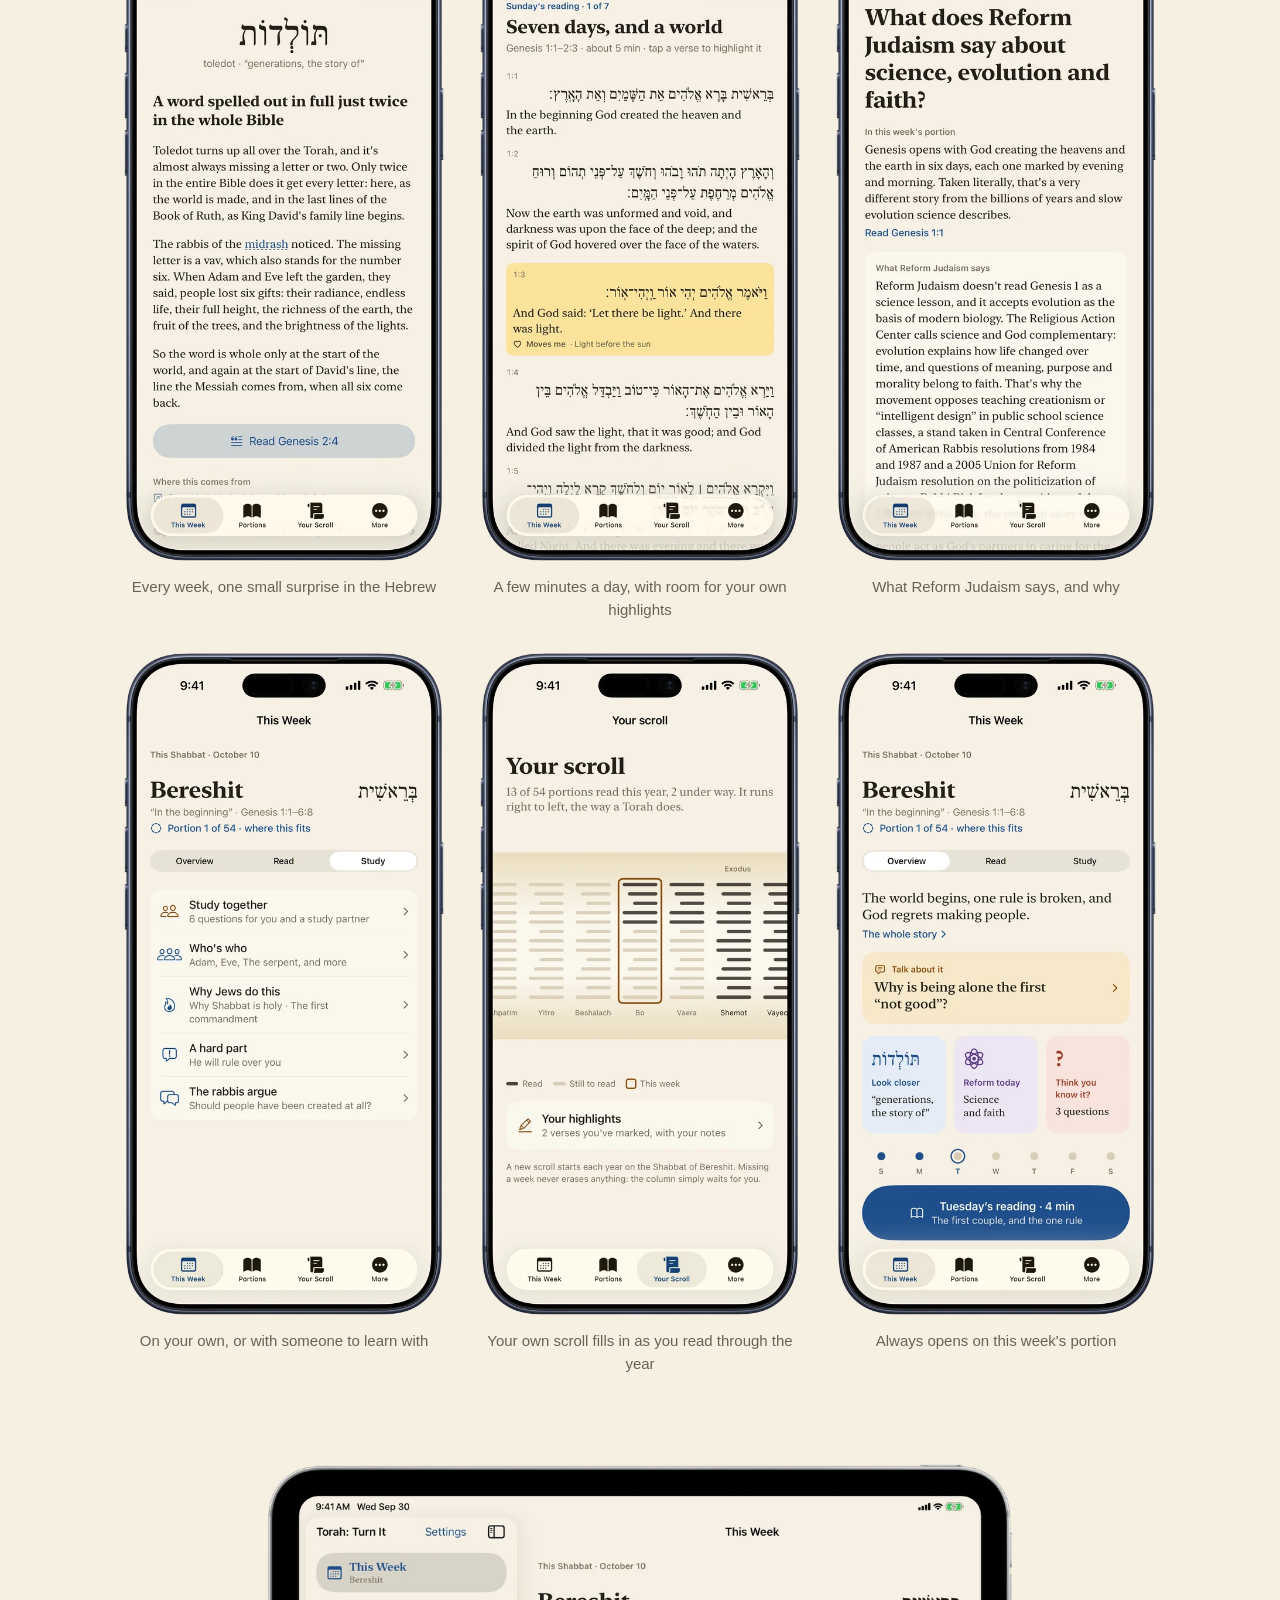
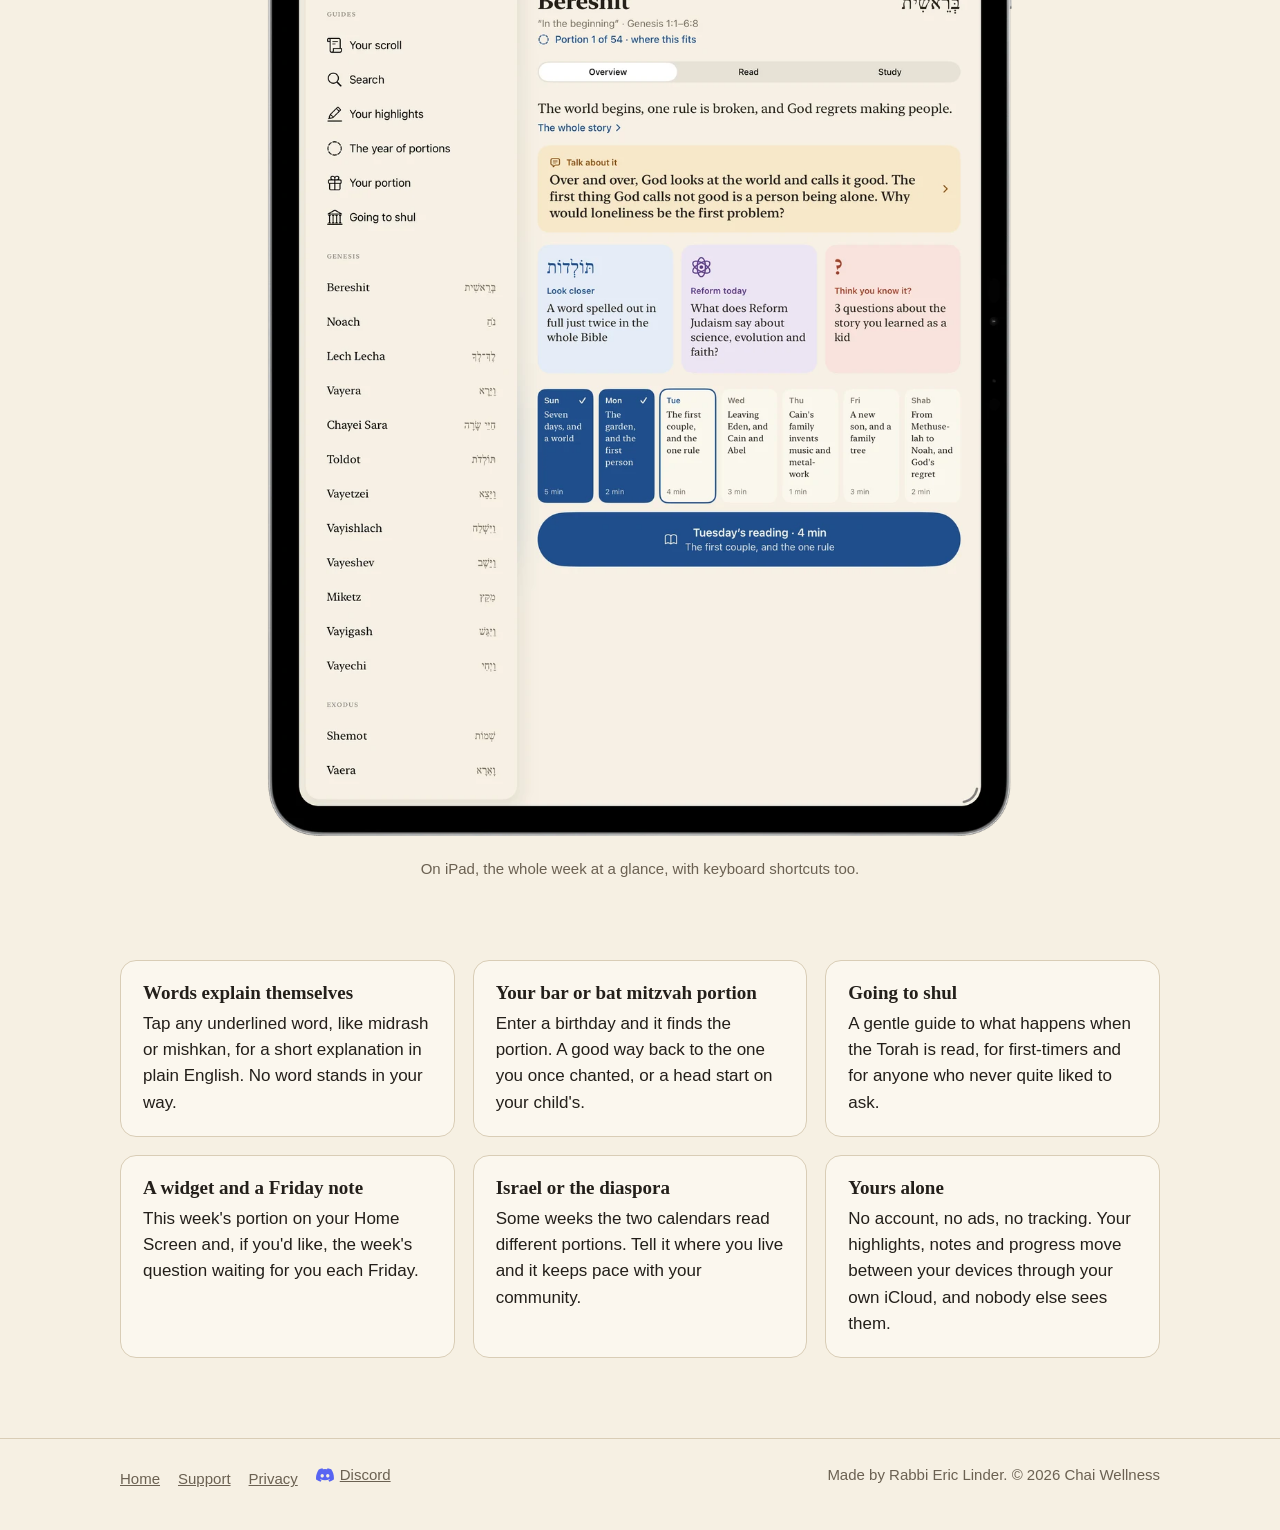
==== commit 9aab301d: "Discord links carry Discord's mark" ====
--- a/index.html
+++ b/index.html
@@ -19,12 +19,12 @@
 <meta name="twitter:card" content="summary_large_image">
 <link rel="icon" type="image/png" href="favicon.png">
 <link rel="apple-touch-icon" href="apple-touch-icon.png">
-<link rel="stylesheet" href="style.css?v=1">
+<link rel="stylesheet" href="style.css?v=2">
 </head>
 <body>
 <header class="bar"><div class="wrap">
   <a class="brand" href="./"><img src="img/icon.png" alt="" width="34" height="34"><span>Torah: Turn It</span></a>
-  <nav><a href="support.html">Support</a><a href="privacy.html">Privacy</a><a data-discord hidden href="#">Discord</a></nav>
+  <nav><a href="support.html">Support</a><a href="privacy.html">Privacy</a><a class="discord" data-discord hidden href="#"><svg viewBox="0 0 24 24" aria-hidden="true" fill="currentColor"><path d="M20.3 4.4A19.8 19.8 0 0 0 15.4 3l-.6 1.3a18.4 18.4 0 0 0-5.6 0L8.6 3a19.7 19.7 0 0 0-4.9 1.5C.6 9.1-.3 13.6.1 18.1a19.9 19.9 0 0 0 6 3l1.3-2.1a12.9 12.9 0 0 1-2-1l.5-.4a14.2 14.2 0 0 0 12.2 0l.5.4a12.9 12.9 0 0 1-2.1 1l1.3 2.1a19.8 19.8 0 0 0 6-3c.5-5.2-.8-9.7-3.5-13.7ZM8.3 15.3c-1.2 0-2.2-1.1-2.2-2.4s1-2.4 2.2-2.4 2.2 1.1 2.2 2.4-1 2.4-2.2 2.4Zm7.4 0c-1.2 0-2.2-1.1-2.2-2.4s1-2.4 2.2-2.4 2.2 1.1 2.2 2.4-1 2.4-2.2 2.4Z"/></svg><span>Discord</span></a></nav>
 </div></header>
 
 <main>
@@ -84,7 +84,7 @@
 </main>
 
 <footer><div class="wrap">
-  <div><a href="./">Home</a><a href="support.html">Support</a><a href="privacy.html">Privacy</a><a data-discord hidden href="#">Discord</a></div>
+  <div><a href="./">Home</a><a href="support.html">Support</a><a href="privacy.html">Privacy</a><a class="discord" data-discord hidden href="#"><svg viewBox="0 0 24 24" aria-hidden="true" fill="currentColor"><path d="M20.3 4.4A19.8 19.8 0 0 0 15.4 3l-.6 1.3a18.4 18.4 0 0 0-5.6 0L8.6 3a19.7 19.7 0 0 0-4.9 1.5C.6 9.1-.3 13.6.1 18.1a19.9 19.9 0 0 0 6 3l1.3-2.1a12.9 12.9 0 0 1-2-1l.5-.4a14.2 14.2 0 0 0 12.2 0l.5.4a12.9 12.9 0 0 1-2.1 1l1.3 2.1a19.8 19.8 0 0 0 6-3c.5-5.2-.8-9.7-3.5-13.7ZM8.3 15.3c-1.2 0-2.2-1.1-2.2-2.4s1-2.4 2.2-2.4 2.2 1.1 2.2 2.4-1 2.4-2.2 2.4Zm7.4 0c-1.2 0-2.2-1.1-2.2-2.4s1-2.4 2.2-2.4 2.2 1.1 2.2 2.4-1 2.4-2.2 2.4Z"/></svg><span>Discord</span></a></div>
   <div>Made by Rabbi Eric Linder. &copy; 2026 Chai Wellness</div>
 </div></footer>
 <script src="site.js?v=1" defer></script>
--- a/style.css
+++ b/style.css
@@ -99,3 +99,7 @@
 @media (max-width: 480px) {
   .shots { grid-template-columns: 1fr; max-width: 300px; margin: 0 auto; }
 }
+
+/* Discord links carry Discord's own mark in its blurple (house rule). */
+.discord{display:inline-flex;align-items:center;gap:6px}
+.discord svg{width:18px;height:18px;flex:none;color:#5865F2}
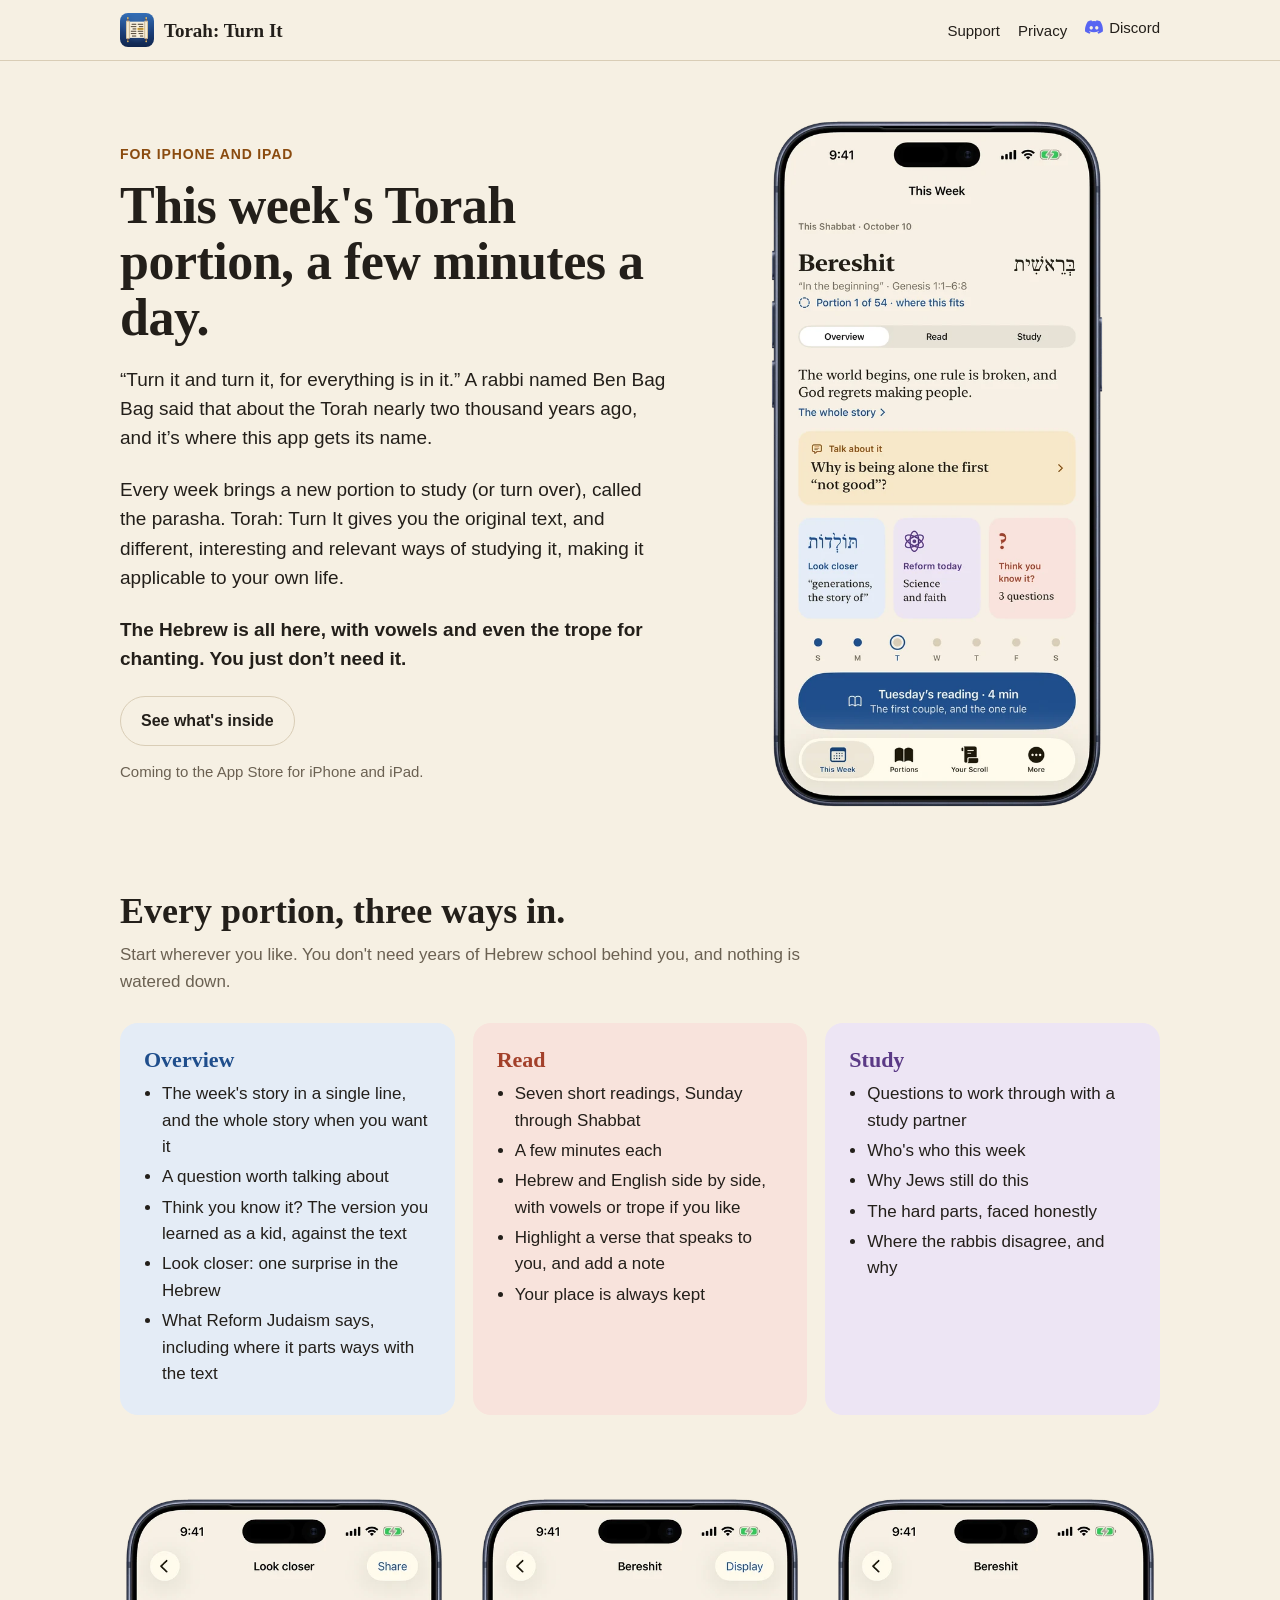
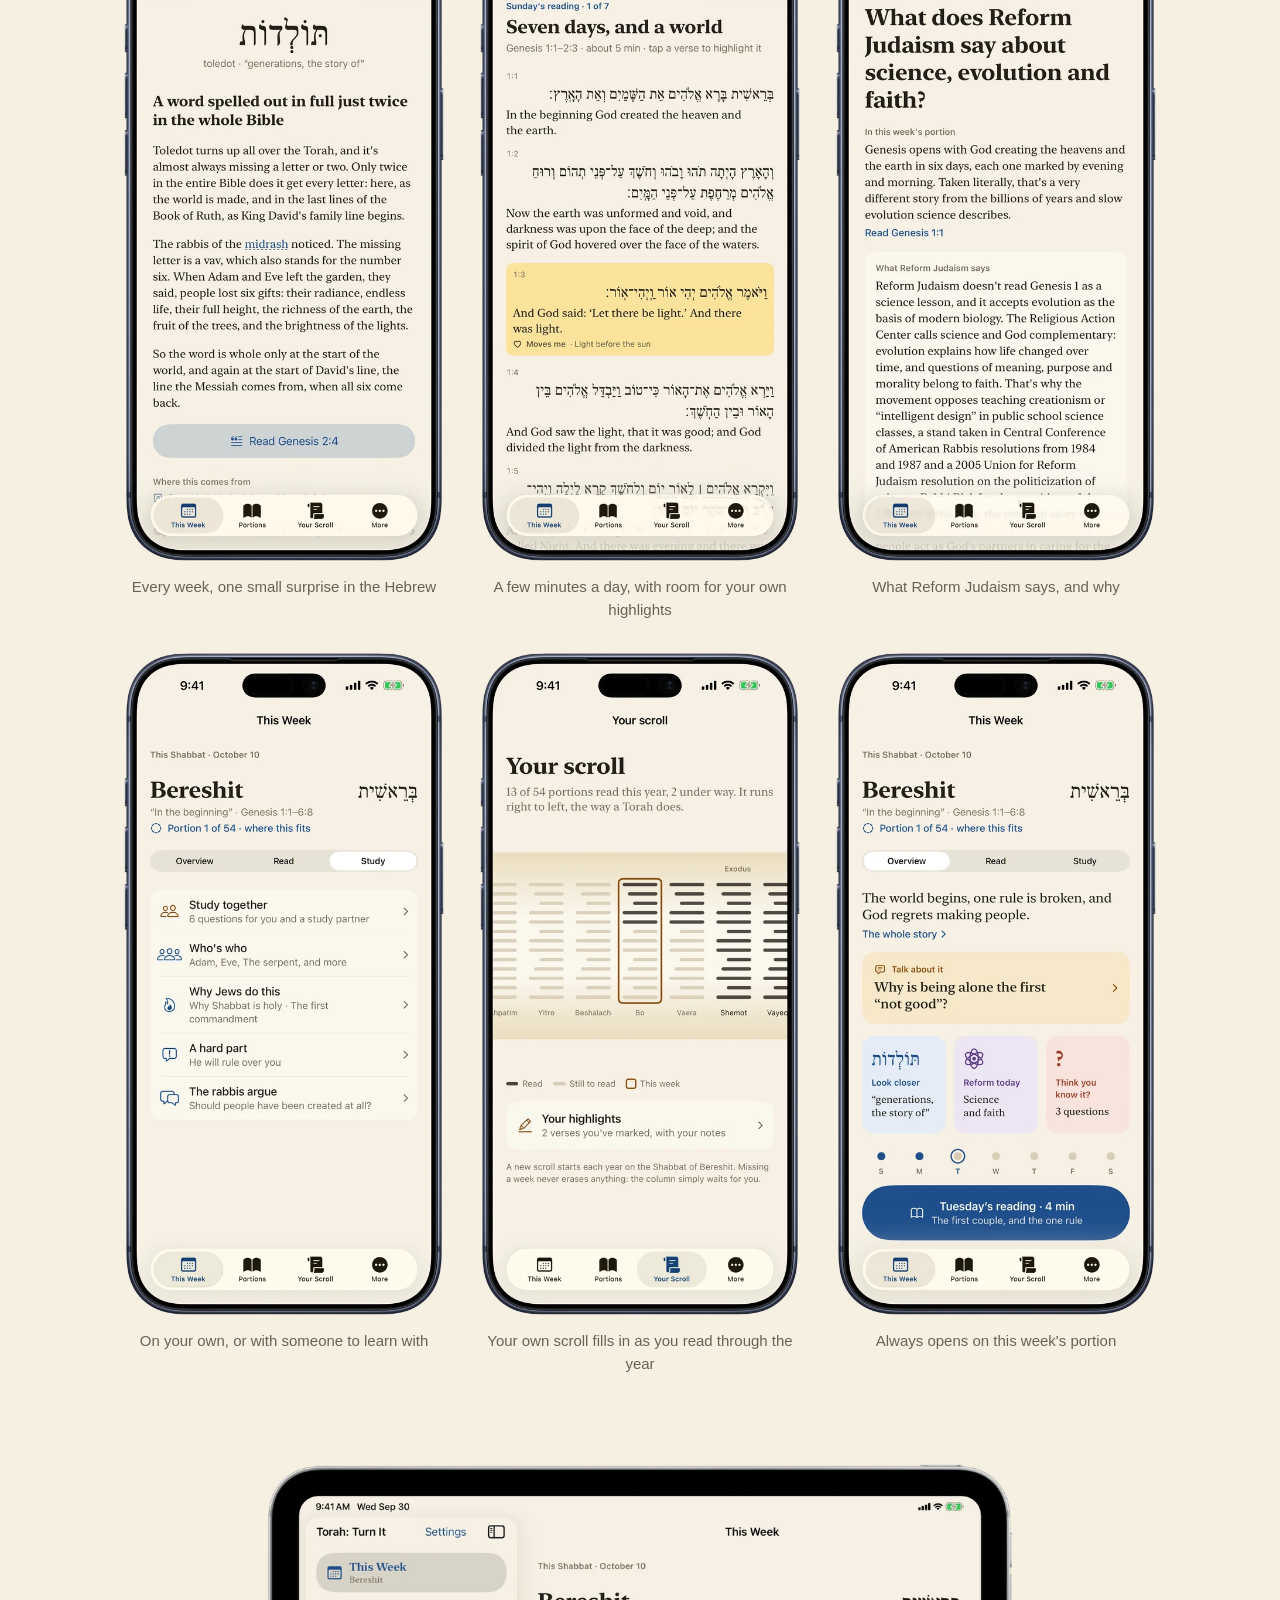
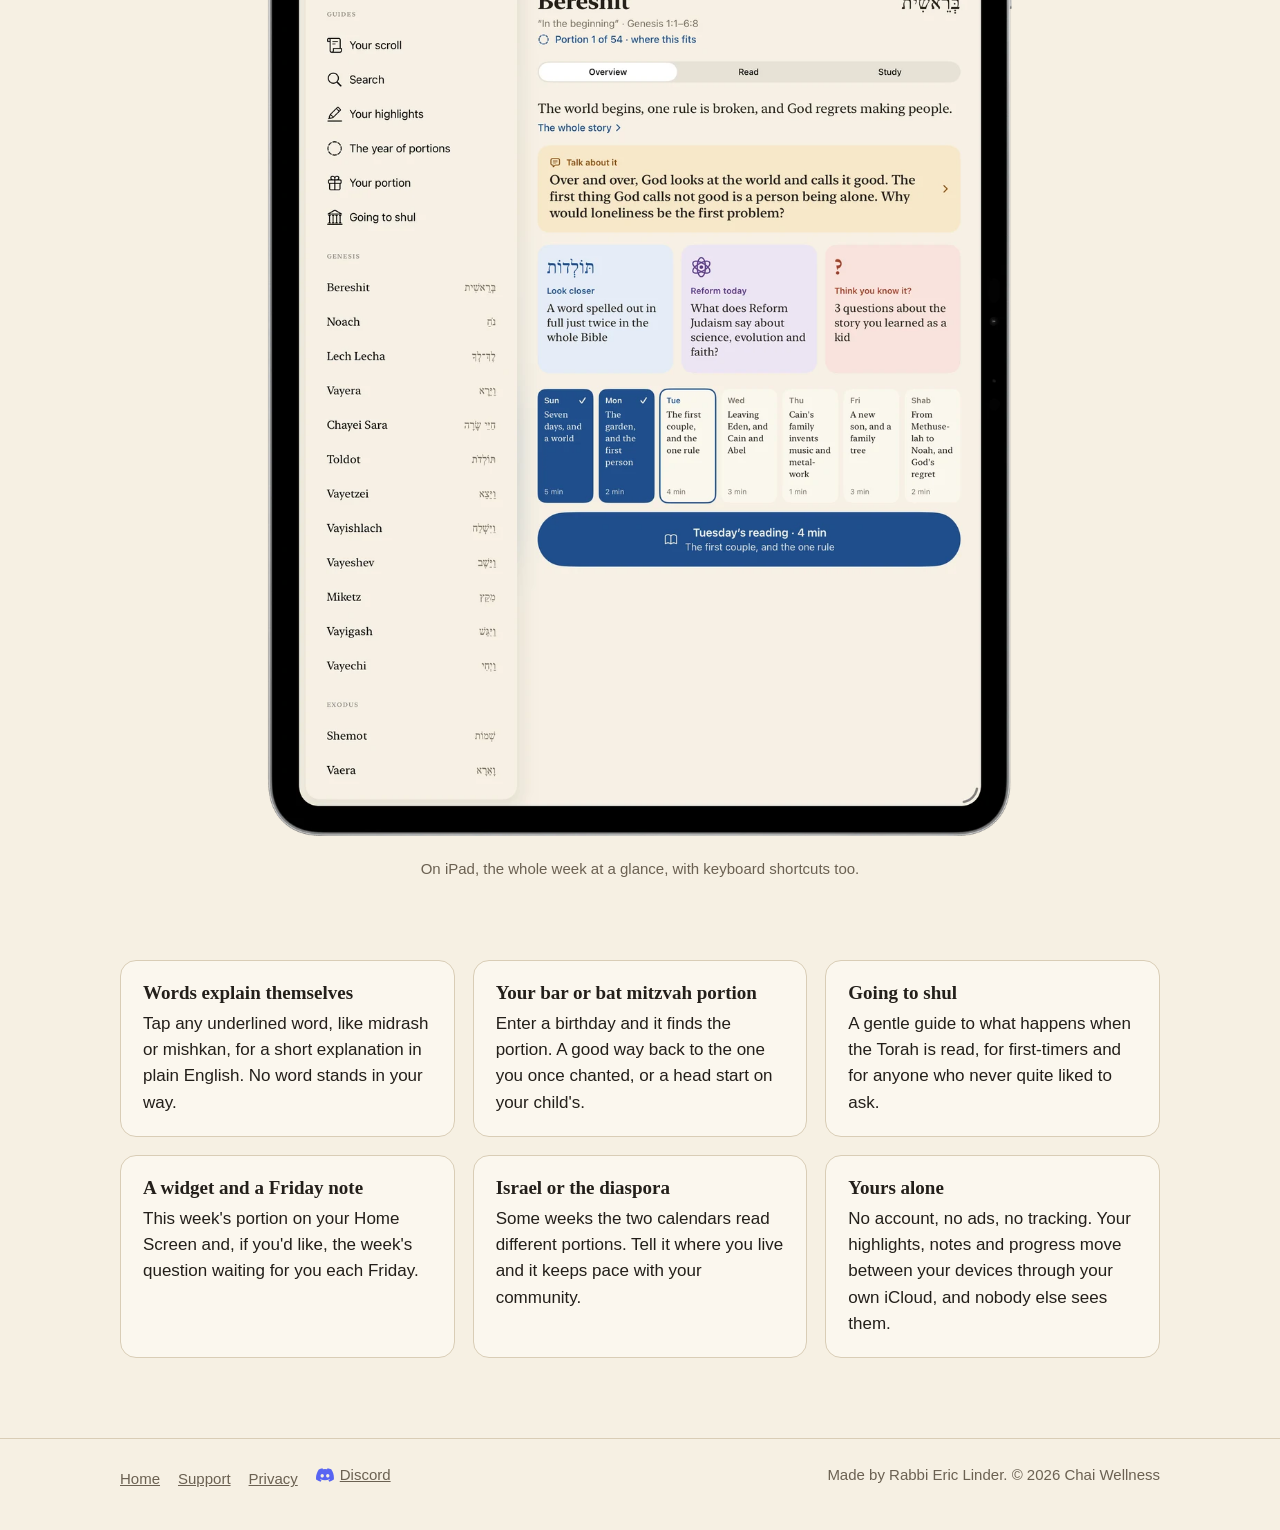
==== commit 6e8b7429: "Opening in Eric's words; the Hebrew is all here" ====
--- a/index.html
+++ b/index.html
@@ -34,8 +34,8 @@
     <p class="eyebrow">For iPhone and iPad</p>
     <h1>This week's Torah portion, a few minutes a day.</h1>
     <p class="lede">&ldquo;Turn it and turn it, for everything is in it.&rdquo; A rabbi named Ben Bag Bag said that about the Torah nearly two thousand years ago, and it&rsquo;s where this app gets its name.</p>
-    <p class="lede">Every week brings a new portion to turn over. Torah: Turn It gives you the story, a question worth arguing about, a surprise hidden in the Hebrew, and the text itself, a few minutes a day.</p>
-    <p class="lede"><strong>No Hebrew needed. Nothing watered down.</strong></p>
+    <p class="lede">Every week brings a new portion to study (or turn over), called the parasha. Torah: Turn It gives you the original text, and different, interesting and relevant ways of studying it, making it applicable to your own life.</p>
+    <p class="lede"><strong>The Hebrew is all here, with vowels and even the trope for chanting. You just don&rsquo;t need it.</strong></p>
     <div class="cta">
       <a class="store-badge" data-store-live hidden href="#" aria-label="Download Torah: Turn It on the App Store"><picture><source srcset="img/app-store-badge-white.svg" media="(prefers-color-scheme: dark)"><img src="img/app-store-badge-black.svg" alt="Download on the App Store" width="132" height="44"></picture></a>
       <a class="button ghost" href="#inside">See what's inside</a>
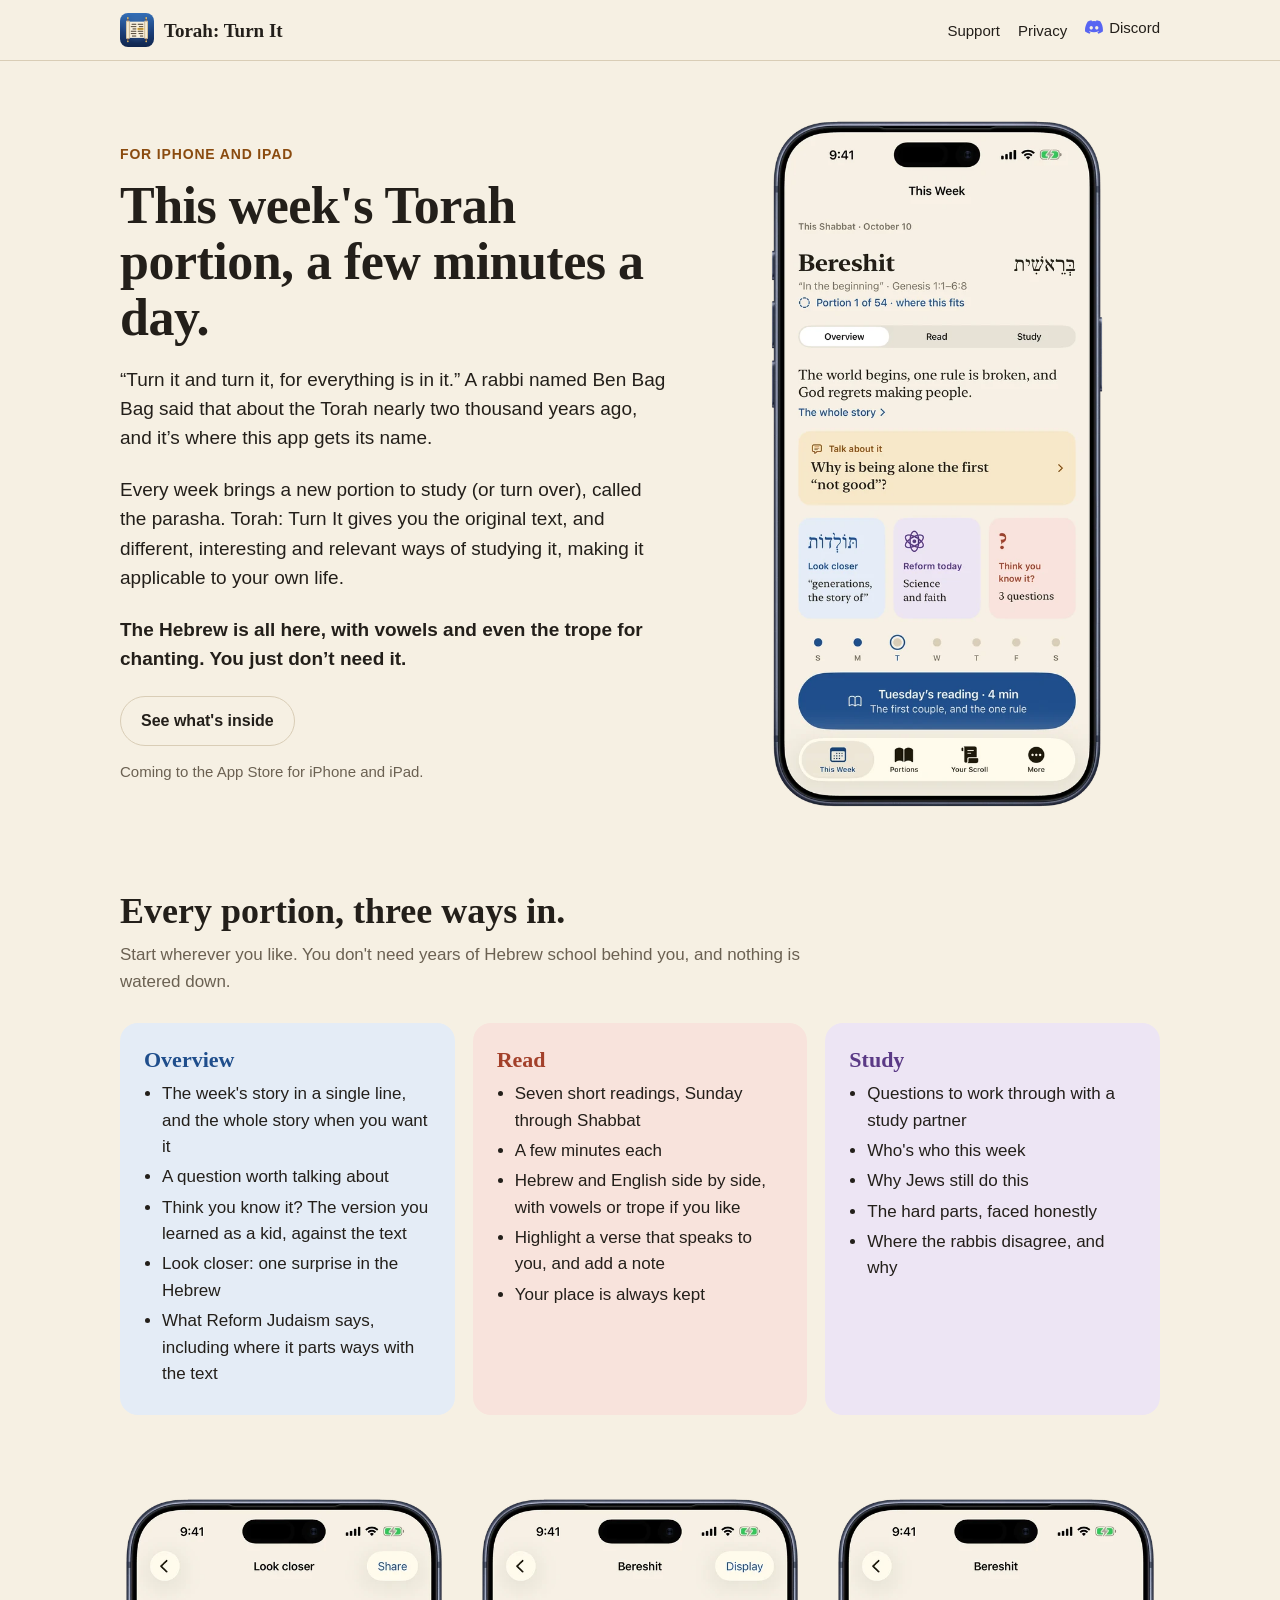
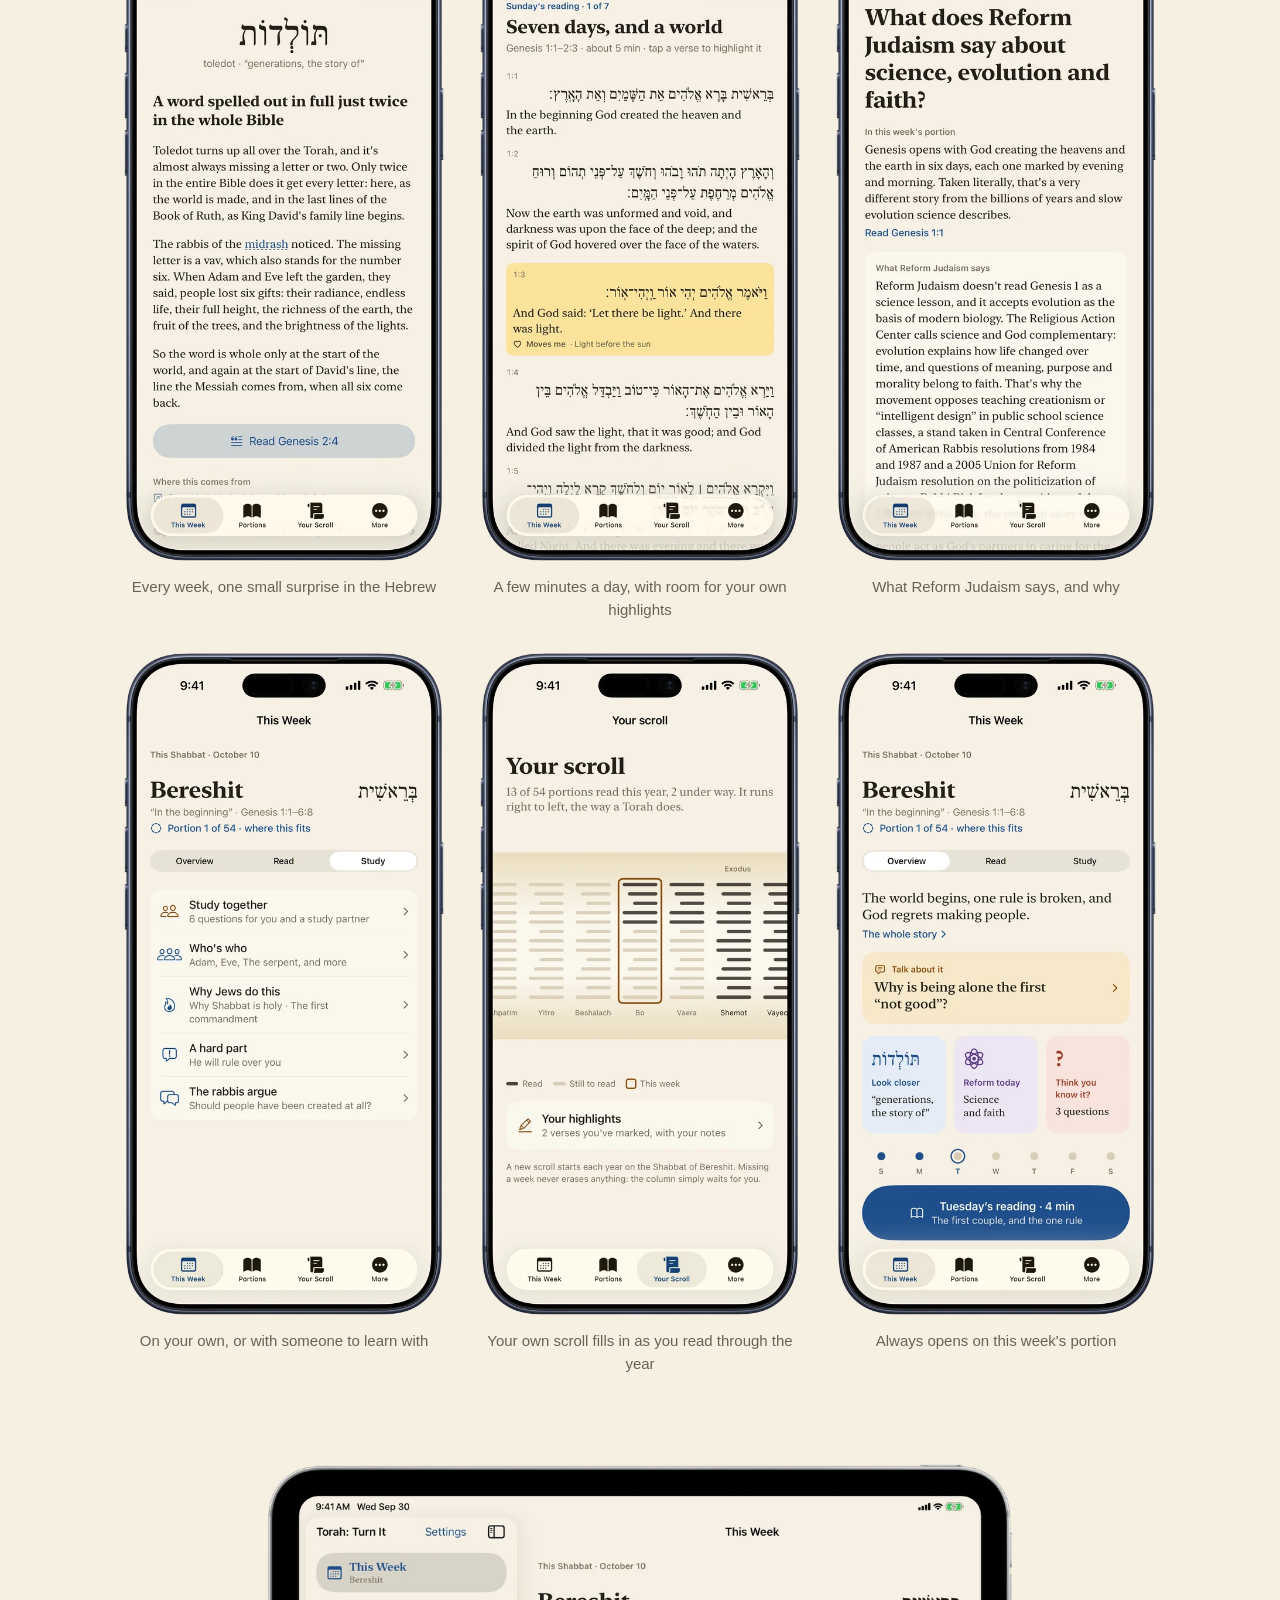
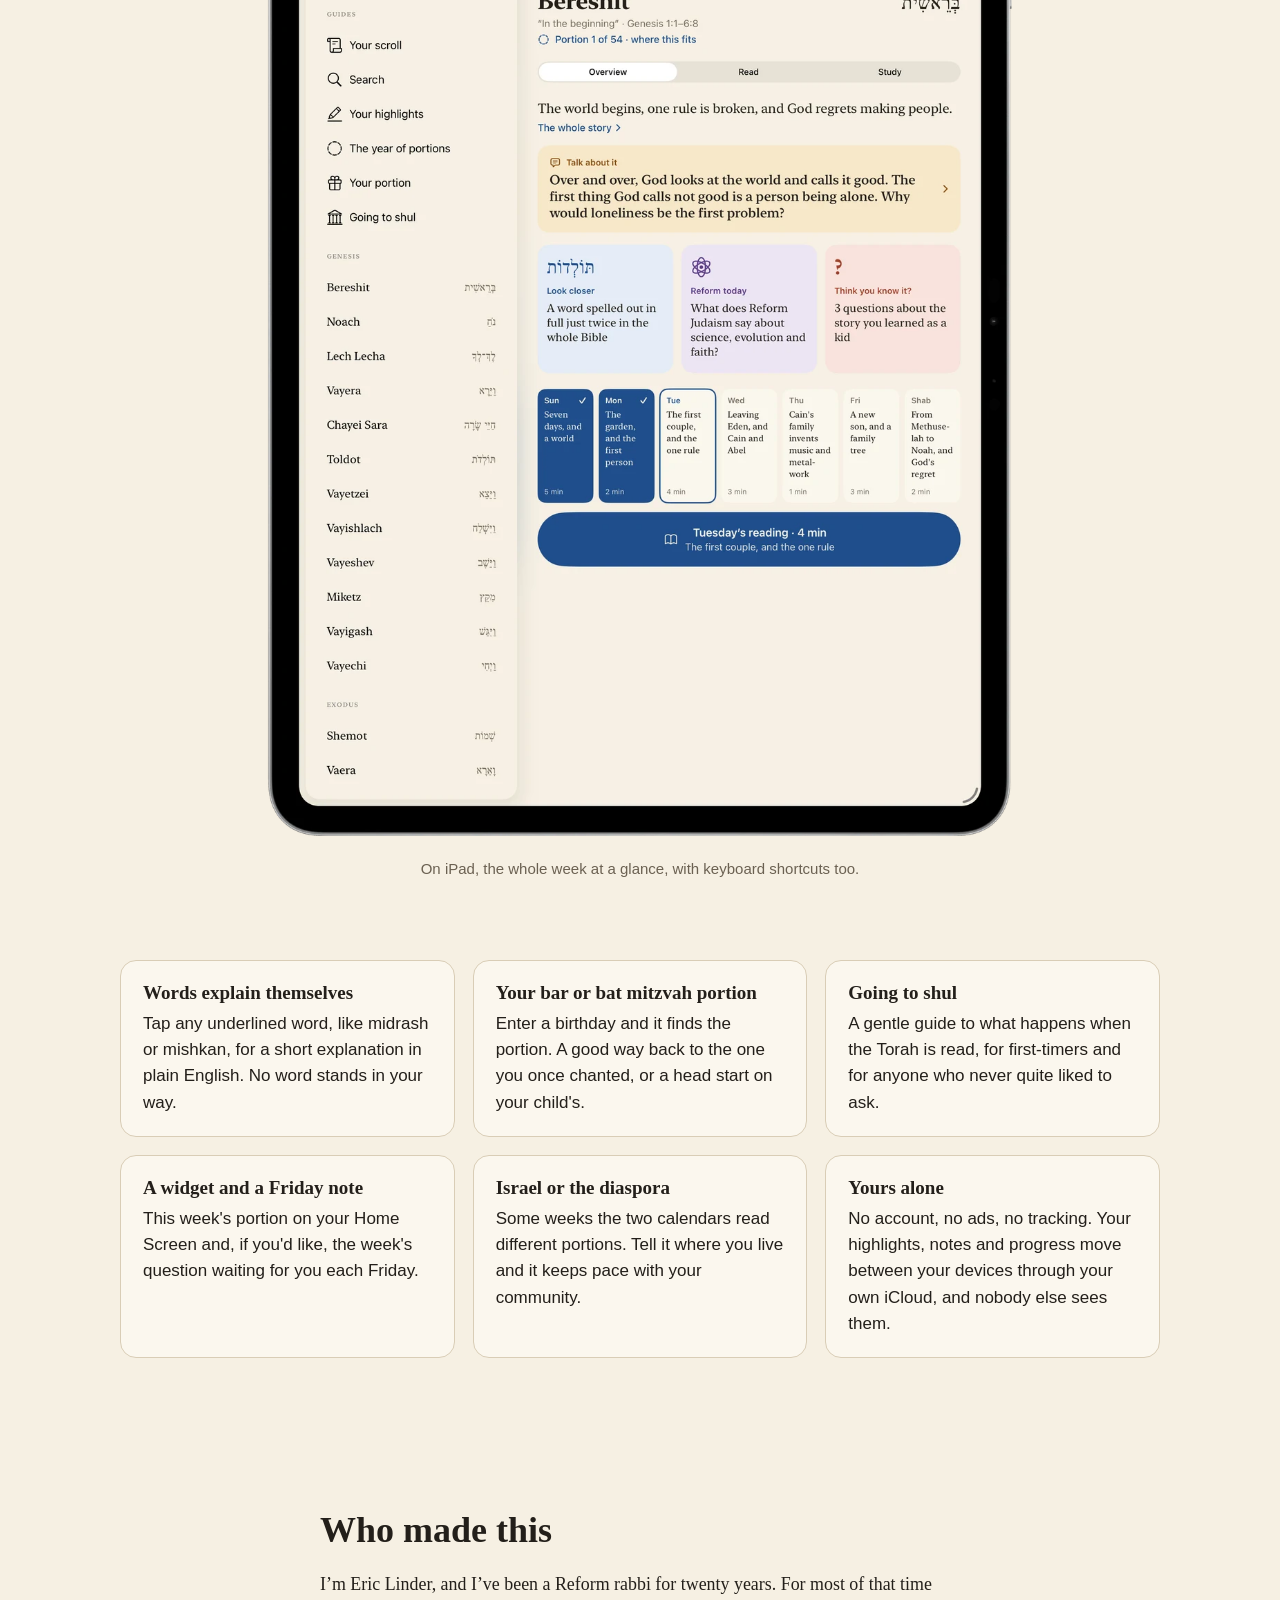
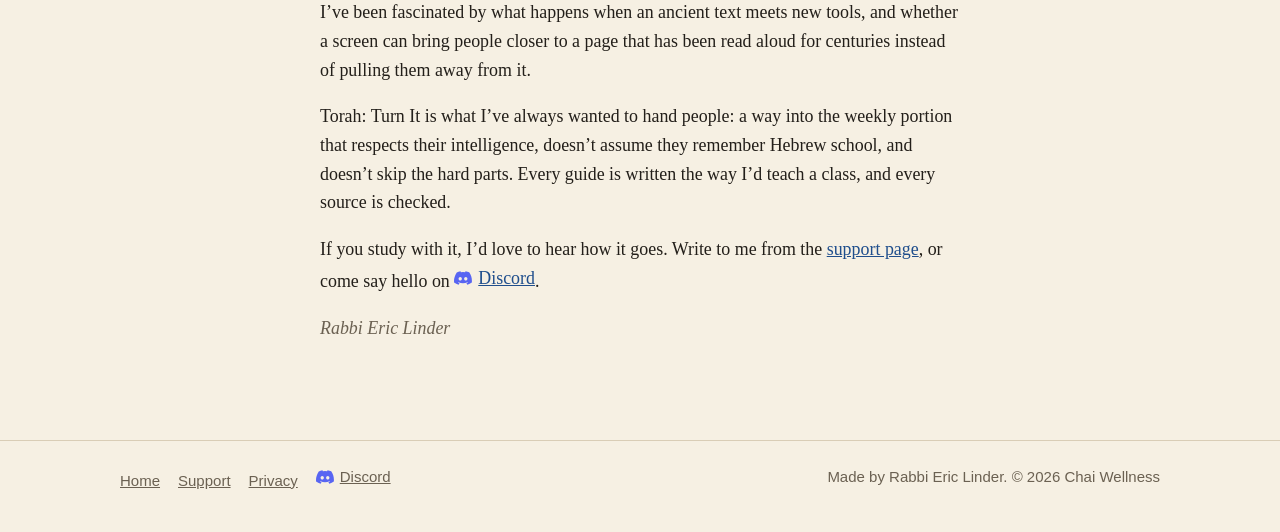
==== commit b2ac7da3: "Who made this" ====
--- a/index.html
+++ b/index.html
@@ -19,7 +19,7 @@
 <meta name="twitter:card" content="summary_large_image">
 <link rel="icon" type="image/png" href="favicon.png">
 <link rel="apple-touch-icon" href="apple-touch-icon.png">
-<link rel="stylesheet" href="style.css?v=2">
+<link rel="stylesheet" href="style.css?v=3">
 </head>
 <body>
 <header class="bar"><div class="wrap">
@@ -80,6 +80,14 @@
   <div class="card"><h3>Israel or the diaspora</h3><p>Some weeks the two calendars read different portions. Tell it where you live and it keeps pace with your community.</p></div>
   <div class="card"><h3>Yours alone</h3><p>No account, no ads, no tracking. Your highlights, notes and progress move between your devices through your own iCloud, and nobody else sees them.</p></div>
 </section>
+
+<section class="maker" aria-labelledby="maker-h">
+  <h2 id="maker-h">Who made this</h2>
+  <p>I&rsquo;m Eric Linder, and I&rsquo;ve been a Reform rabbi for twenty years. For most of that time I&rsquo;ve been fascinated by what happens when an ancient text meets new tools, and whether a screen can bring people closer to a page that has been read aloud for centuries instead of pulling them away from it.</p>
+  <p>Torah: Turn It is what I&rsquo;ve always wanted to hand people: a way into the weekly portion that respects their intelligence, doesn&rsquo;t assume they remember Hebrew school, and doesn&rsquo;t skip the hard parts. Every guide is written the way I&rsquo;d teach a class, and every source is checked.</p>
+  <p>If you study with it, I&rsquo;d love to hear how it goes. Write to me from the <a href="support.html">support page</a>, or come say hello on <a class="discord" data-discord hidden href="#"><svg viewBox="0 0 24 24" aria-hidden="true" fill="currentColor"><path d="M20.3 4.4A19.8 19.8 0 0 0 15.4 3l-.6 1.3a18.4 18.4 0 0 0-5.6 0L8.6 3a19.7 19.7 0 0 0-4.9 1.5C.6 9.1-.3 13.6.1 18.1a19.9 19.9 0 0 0 6 3l1.3-2.1a12.9 12.9 0 0 1-2-1l.5-.4a14.2 14.2 0 0 0 12.2 0l.5.4a12.9 12.9 0 0 1-2.1 1l1.3 2.1a19.8 19.8 0 0 0 6-3c.5-5.2-.8-9.7-3.5-13.7ZM8.3 15.3c-1.2 0-2.2-1.1-2.2-2.4s1-2.4 2.2-2.4 2.2 1.1 2.2 2.4-1 2.4-2.2 2.4Zm7.4 0c-1.2 0-2.2-1.1-2.2-2.4s1-2.4 2.2-2.4 2.2 1.1 2.2 2.4-1 2.4-2.2 2.4Z"/></svg><span>Discord</span></a>.</p>
+  <p class="signature">Rabbi Eric Linder</p>
+</section>
 </div>
 </main>
 
--- a/style.css
+++ b/style.css
@@ -103,3 +103,8 @@
 /* Discord links carry Discord's own mark in its blurple (house rule). */
 .discord{display:inline-flex;align-items:center;gap:6px}
 .discord svg{width:18px;height:18px;flex:none;color:#5865F2}
+
+/* Who made this: one person's voice, set like a letter. */
+.maker { max-width: 640px; margin: 72px auto 0; }
+.maker p { font-family: var(--serif, ui-serif, Georgia, serif); font-size: 1.12rem; line-height: 1.6; }
+.maker .signature { font-style: italic; color: var(--faded, #6e6458); }
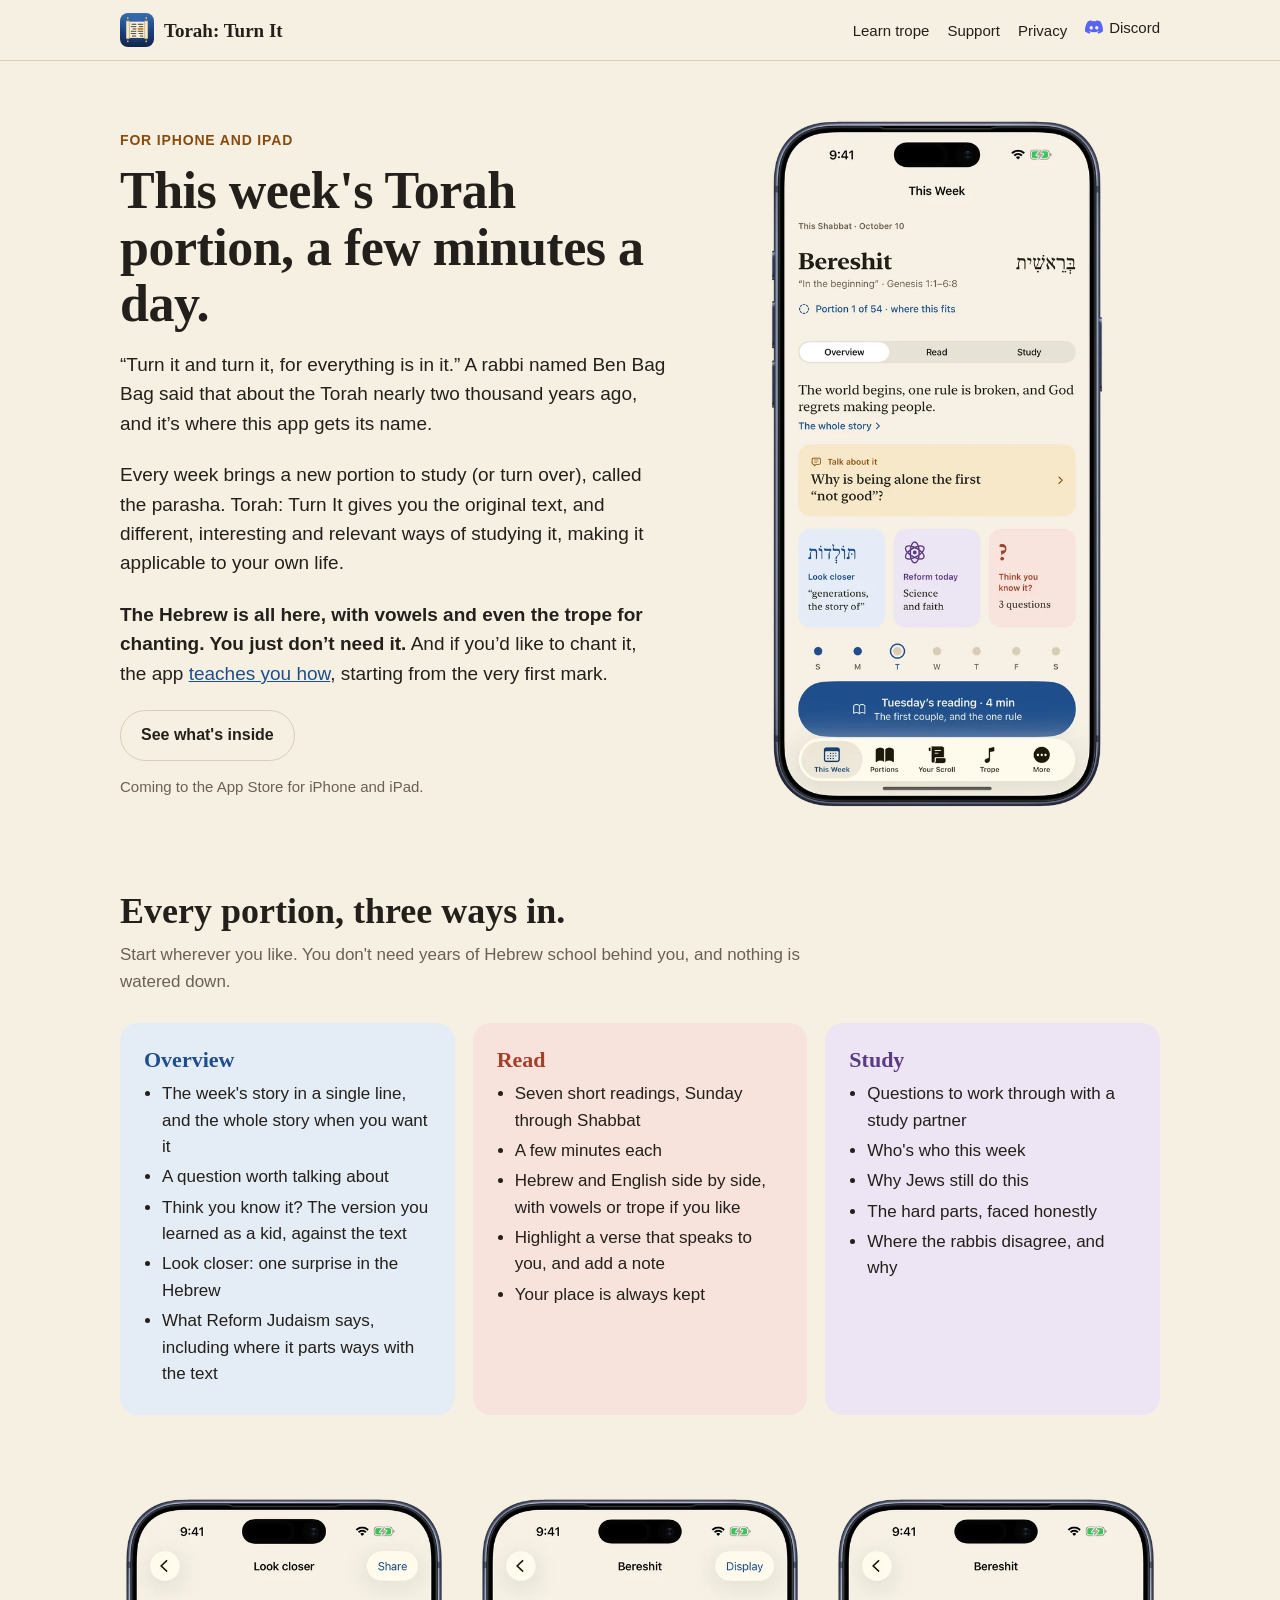
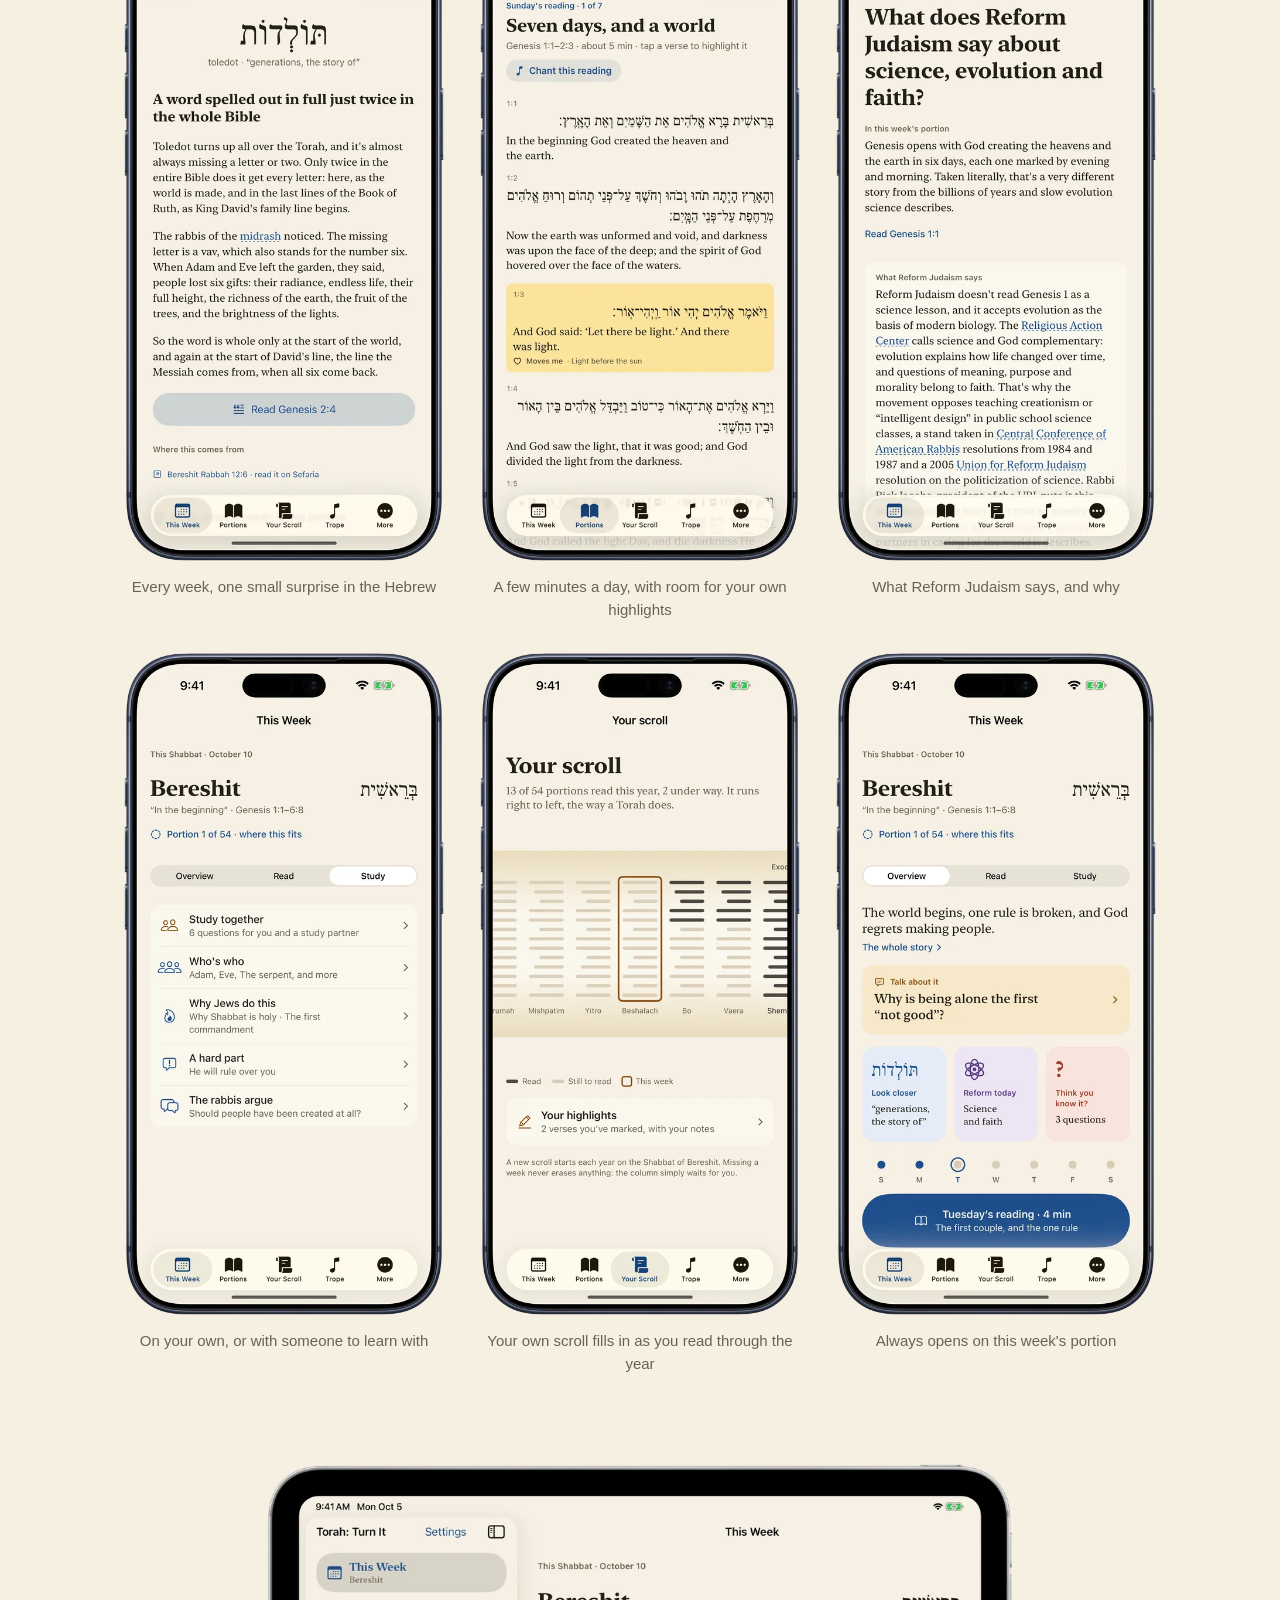
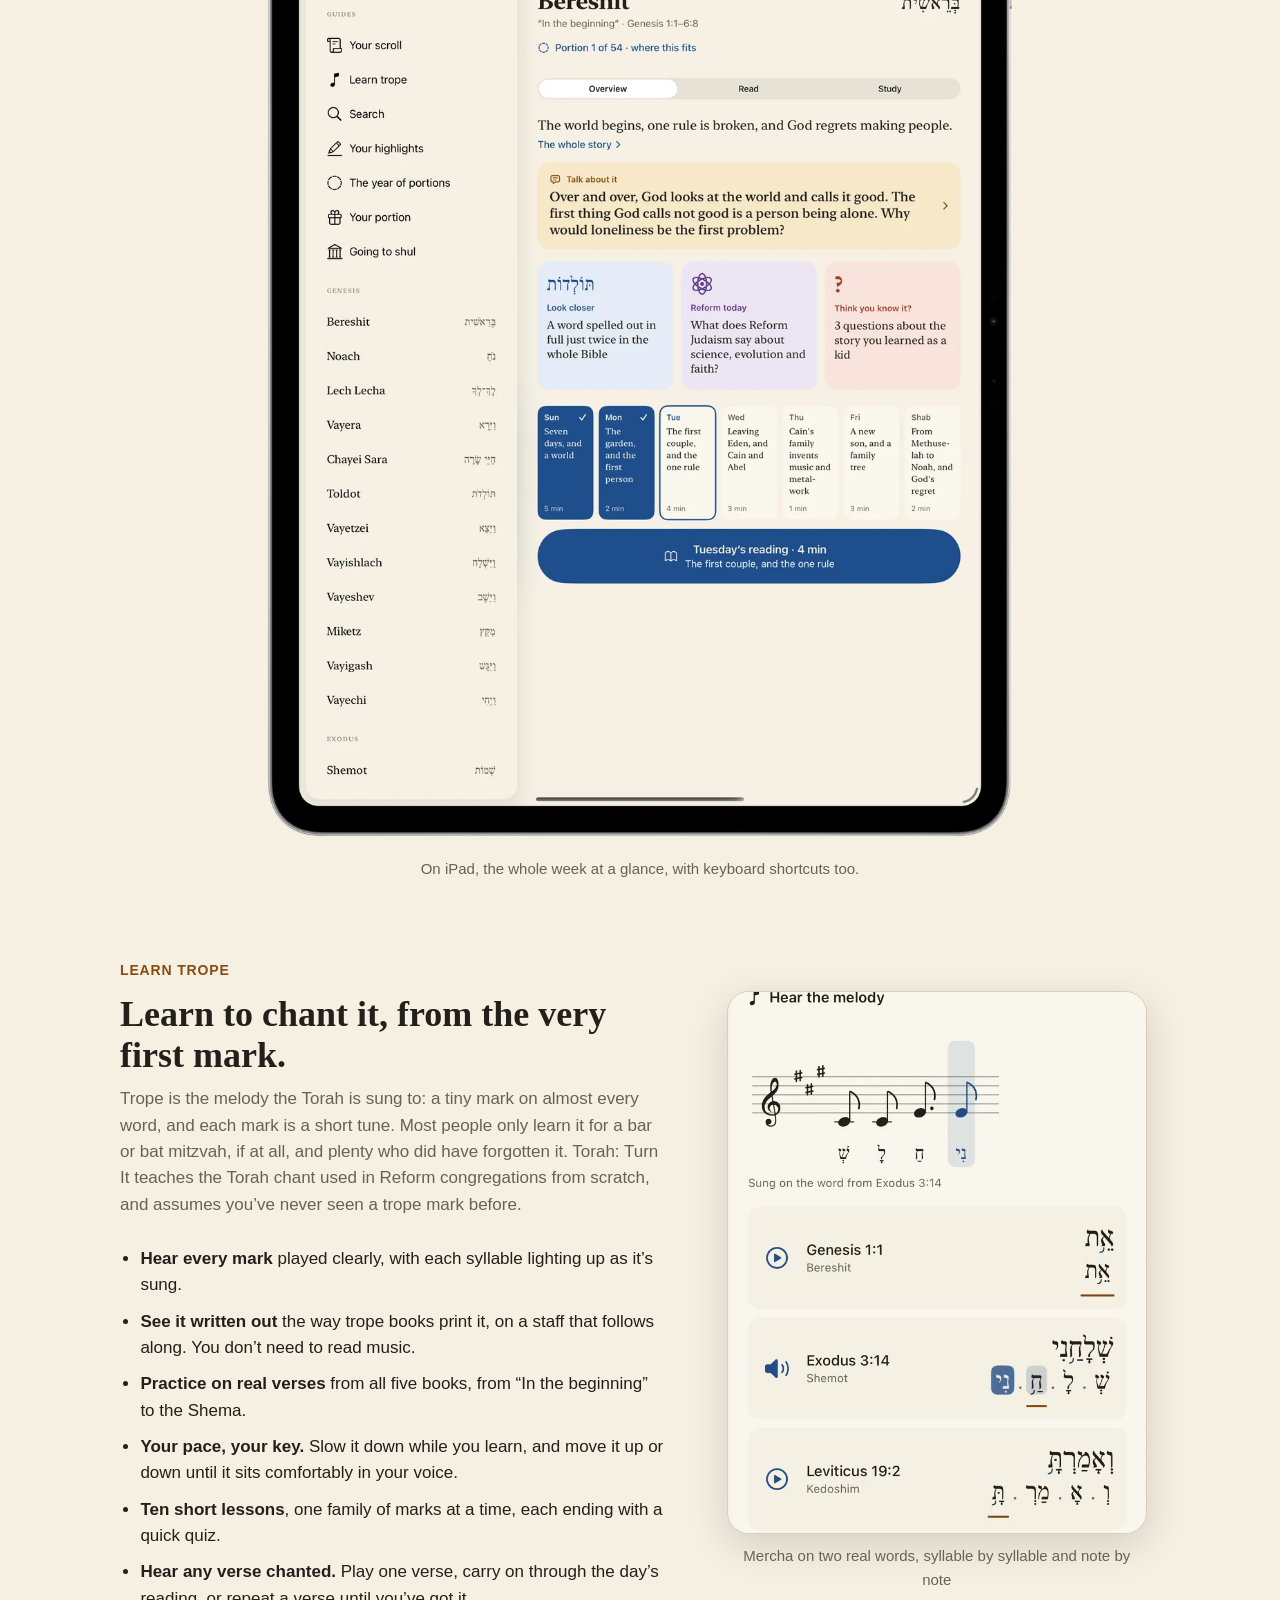
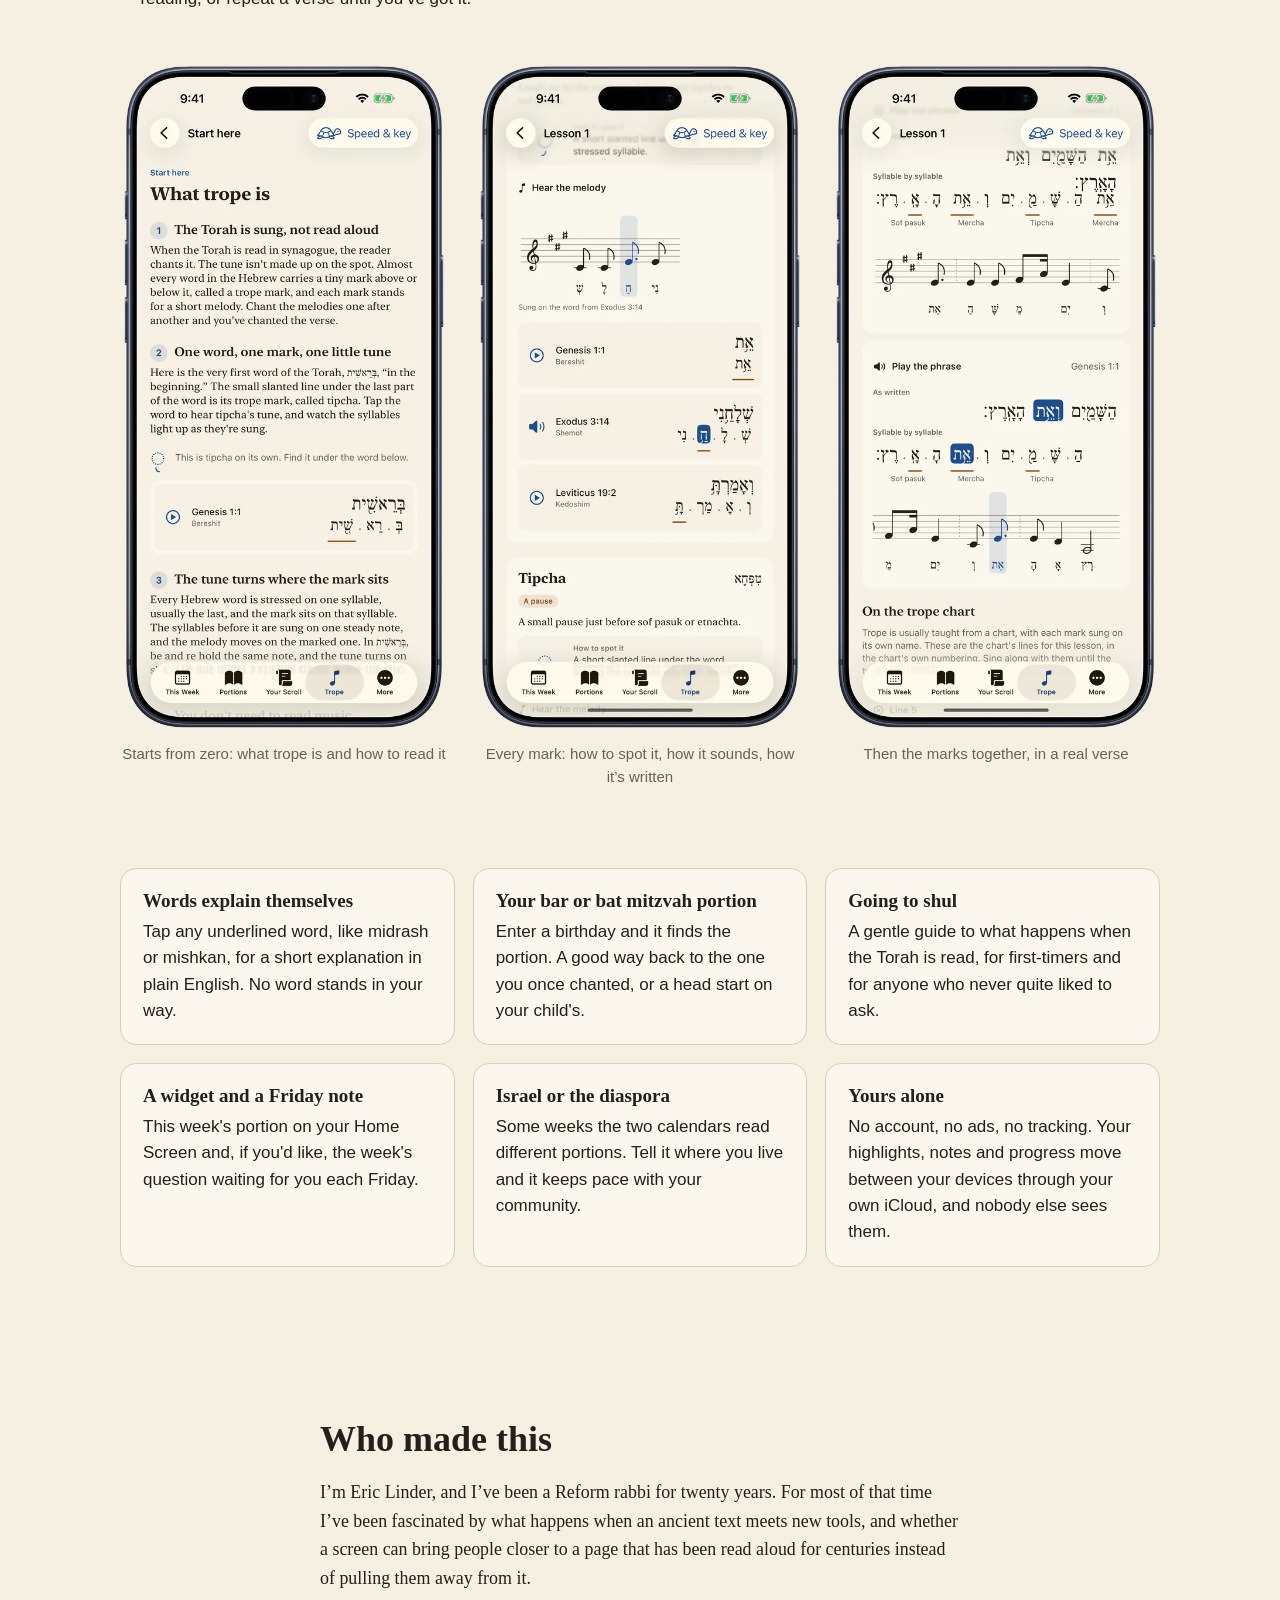
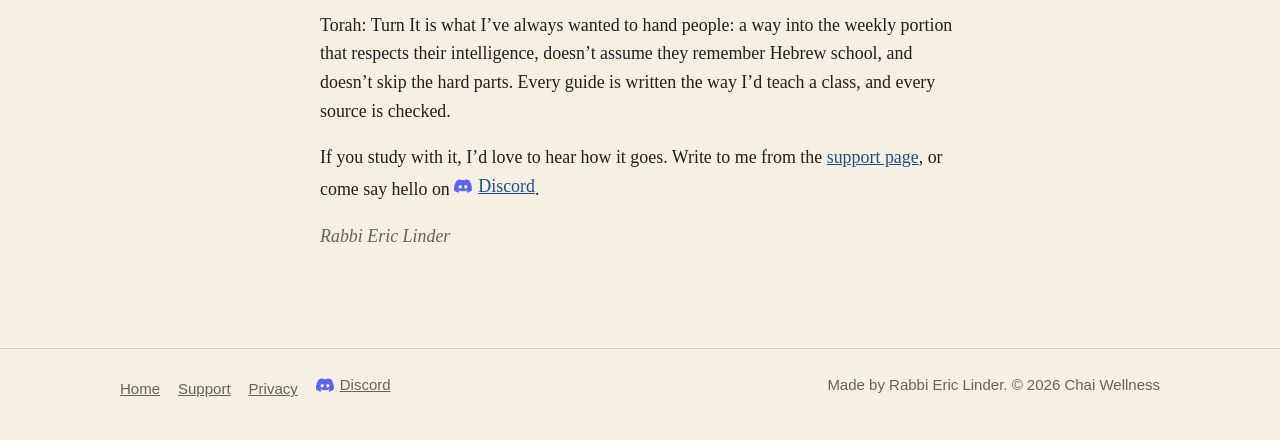
==== commit 61c27f6f: "Learn trope section, trope FAQ, new screenshots" ====
--- a/index.html
+++ b/index.html
@@ -19,12 +19,12 @@
 <meta name="twitter:card" content="summary_large_image">
 <link rel="icon" type="image/png" href="favicon.png">
 <link rel="apple-touch-icon" href="apple-touch-icon.png">
-<link rel="stylesheet" href="style.css?v=3">
+<link rel="stylesheet" href="style.css?v=4">
 </head>
 <body>
 <header class="bar"><div class="wrap">
   <a class="brand" href="./"><img src="img/icon.png" alt="" width="34" height="34"><span>Torah: Turn It</span></a>
-  <nav><a href="support.html">Support</a><a href="privacy.html">Privacy</a><a class="discord" data-discord hidden href="#"><svg viewBox="0 0 24 24" aria-hidden="true" fill="currentColor"><path d="M20.3 4.4A19.8 19.8 0 0 0 15.4 3l-.6 1.3a18.4 18.4 0 0 0-5.6 0L8.6 3a19.7 19.7 0 0 0-4.9 1.5C.6 9.1-.3 13.6.1 18.1a19.9 19.9 0 0 0 6 3l1.3-2.1a12.9 12.9 0 0 1-2-1l.5-.4a14.2 14.2 0 0 0 12.2 0l.5.4a12.9 12.9 0 0 1-2.1 1l1.3 2.1a19.8 19.8 0 0 0 6-3c.5-5.2-.8-9.7-3.5-13.7ZM8.3 15.3c-1.2 0-2.2-1.1-2.2-2.4s1-2.4 2.2-2.4 2.2 1.1 2.2 2.4-1 2.4-2.2 2.4Zm7.4 0c-1.2 0-2.2-1.1-2.2-2.4s1-2.4 2.2-2.4 2.2 1.1 2.2 2.4-1 2.4-2.2 2.4Z"/></svg><span>Discord</span></a></nav>
+  <nav><a class="nav-trope" href="#trope">Learn trope</a><a href="support.html">Support</a><a href="privacy.html">Privacy</a><a class="discord" data-discord hidden href="#"><svg viewBox="0 0 24 24" aria-hidden="true" fill="currentColor"><path d="M20.3 4.4A19.8 19.8 0 0 0 15.4 3l-.6 1.3a18.4 18.4 0 0 0-5.6 0L8.6 3a19.7 19.7 0 0 0-4.9 1.5C.6 9.1-.3 13.6.1 18.1a19.9 19.9 0 0 0 6 3l1.3-2.1a12.9 12.9 0 0 1-2-1l.5-.4a14.2 14.2 0 0 0 12.2 0l.5.4a12.9 12.9 0 0 1-2.1 1l1.3 2.1a19.8 19.8 0 0 0 6-3c.5-5.2-.8-9.7-3.5-13.7ZM8.3 15.3c-1.2 0-2.2-1.1-2.2-2.4s1-2.4 2.2-2.4 2.2 1.1 2.2 2.4-1 2.4-2.2 2.4Zm7.4 0c-1.2 0-2.2-1.1-2.2-2.4s1-2.4 2.2-2.4 2.2 1.1 2.2 2.4-1 2.4-2.2 2.4Z"/></svg><span>Discord</span></a></nav>
 </div></header>
 
 <main>
@@ -35,7 +35,7 @@
     <h1>This week's Torah portion, a few minutes a day.</h1>
     <p class="lede">&ldquo;Turn it and turn it, for everything is in it.&rdquo; A rabbi named Ben Bag Bag said that about the Torah nearly two thousand years ago, and it&rsquo;s where this app gets its name.</p>
     <p class="lede">Every week brings a new portion to study (or turn over), called the parasha. Torah: Turn It gives you the original text, and different, interesting and relevant ways of studying it, making it applicable to your own life.</p>
-    <p class="lede"><strong>The Hebrew is all here, with vowels and even the trope for chanting. You just don&rsquo;t need it.</strong></p>
+    <p class="lede"><strong>The Hebrew is all here, with vowels and even the trope for chanting. You just don&rsquo;t need it.</strong> And if you&rsquo;d like to chant it, the app <a href="#trope">teaches you how</a>, starting from the very first mark.</p>
     <div class="cta">
       <a class="store-badge" data-store-live hidden href="#" aria-label="Download Torah: Turn It on the App Store"><picture><source srcset="img/app-store-badge-white.svg" media="(prefers-color-scheme: dark)"><img src="img/app-store-badge-black.svg" alt="Download on the App Store" width="132" height="44"></picture></a>
       <a class="button ghost" href="#inside">See what's inside</a>
@@ -72,6 +72,32 @@
   <figcaption>On iPad, the whole week at a glance, with keyboard shortcuts too.</figcaption>
 </section>
 
+<section id="trope" class="trope" aria-labelledby="trope-h">
+  <div>
+    <p class="eyebrow">Learn trope</p>
+    <h2 id="trope-h">Learn to chant it, from the very first mark.</h2>
+    <p class="sub">Trope is the melody the Torah is sung to: a tiny mark on almost every word, and each mark is a short tune. Most people only learn it for a bar or bat mitzvah, if at all, and plenty who did have forgotten it. Torah: Turn It teaches the Torah chant used in Reform congregations from scratch, and assumes you&rsquo;ve never seen a trope mark before.</p>
+    <ul class="trope-points">
+      <li><strong>Hear every mark</strong> played clearly, with each syllable lighting up as it&rsquo;s sung.</li>
+      <li><strong>See it written out</strong> the way trope books print it, on a staff that follows along. You don&rsquo;t need to read music.</li>
+      <li><strong>Practice on real verses</strong> from all five books, from &ldquo;In the beginning&rdquo; to the Shema.</li>
+      <li><strong>Your pace, your key.</strong> Slow it down while you learn, and move it up or down until it sits comfortably in your voice.</li>
+      <li><strong>Ten short lessons</strong>, one family of marks at a time, each ending with a quick quiz.</li>
+      <li><strong>Hear any verse chanted.</strong> Play one verse, carry on through the day&rsquo;s reading, or repeat a verse until you&rsquo;ve got it.</li>
+    </ul>
+  </div>
+  <figure class="trope-video">
+    <video src="img/trope-mark.mp4" poster="img/trope-mark-poster.jpg" autoplay muted loop playsinline preload="metadata" aria-label="Mercha playing in the app on words from Exodus and Leviticus: each syllable and note lights up in turn"></video>
+    <figcaption>Mercha on two real words, syllable by syllable and note by note</figcaption>
+  </figure>
+</section>
+
+<section class="shots trope-shots" aria-label="Learn trope in the app">
+  <figure><img src="img/iphone-trope-start.webp" alt="Start here: what trope is, explained step by step, beginning with the first word of the Torah" width="560" height="1143" loading="lazy"><figcaption>Starts from zero: what trope is and how to read it</figcaption></figure>
+  <figure><img src="img/iphone-trope-mark.webp" alt="A lesson on mercha: how to spot the mark, its melody on a staff, and real words from Genesis, Exodus and Leviticus" width="560" height="1143" loading="lazy"><figcaption>Every mark: how to spot it, how it sounds, how it&rsquo;s written</figcaption></figure>
+  <figure><img src="img/iphone-trope-phrase.webp" alt="A phrase from Genesis 1:1 shown as written and syllable by syllable, with the music following along" width="560" height="1143" loading="lazy"><figcaption>Then the marks together, in a real verse</figcaption></figure>
+</section>
+
 <section class="features">
   <div class="card"><h3>Words explain themselves</h3><p>Tap any underlined word, like midrash or mishkan, for a short explanation in plain English. No word stands in your way.</p></div>
   <div class="card"><h3>Your bar or bat mitzvah portion</h3><p>Enter a birthday and it finds the portion. A good way back to the one you once chanted, or a head start on your child's.</p></div>
@@ -95,7 +121,7 @@
   <div><a href="./">Home</a><a href="support.html">Support</a><a href="privacy.html">Privacy</a><a class="discord" data-discord hidden href="#"><svg viewBox="0 0 24 24" aria-hidden="true" fill="currentColor"><path d="M20.3 4.4A19.8 19.8 0 0 0 15.4 3l-.6 1.3a18.4 18.4 0 0 0-5.6 0L8.6 3a19.7 19.7 0 0 0-4.9 1.5C.6 9.1-.3 13.6.1 18.1a19.9 19.9 0 0 0 6 3l1.3-2.1a12.9 12.9 0 0 1-2-1l.5-.4a14.2 14.2 0 0 0 12.2 0l.5.4a12.9 12.9 0 0 1-2.1 1l1.3 2.1a19.8 19.8 0 0 0 6-3c.5-5.2-.8-9.7-3.5-13.7ZM8.3 15.3c-1.2 0-2.2-1.1-2.2-2.4s1-2.4 2.2-2.4 2.2 1.1 2.2 2.4-1 2.4-2.2 2.4Zm7.4 0c-1.2 0-2.2-1.1-2.2-2.4s1-2.4 2.2-2.4 2.2 1.1 2.2 2.4-1 2.4-2.2 2.4Z"/></svg><span>Discord</span></a></div>
   <div>Made by Rabbi Eric Linder. &copy; 2026 Chai Wellness</div>
 </div></footer>
-<script src="site.js?v=1" defer></script>
+<script src="site.js?v=2" defer></script>
 <script src="store.js?v=1" defer></script>
 </body>
 </html>
--- a/style.css
+++ b/style.css
@@ -89,14 +89,33 @@
 .email-row code { font-size: 16px; }
 .email-row a, .email-row button { font: 600 15px var(--sans); color: var(--accent); background: none; border: 1.5px solid var(--rule); border-radius: 999px; padding: 6px 14px; cursor: pointer; text-decoration: none; }
 
+.trope { display: grid; grid-template-columns: 1.1fr 0.9fr; gap: 48px; align-items: center; }
+.trope-points { margin: 0; padding-left: 1.2em; max-width: 36em; }
+.trope-points li { margin: 0 0 10px; }
+.trope-video { margin: 0; justify-self: center; max-width: 420px; }
+.trope-video video { width: 100%; height: auto; display: block; border-radius: 22px; background: var(--card); box-shadow: 0 12px 40px rgba(0,0,0,.14); border: 1px solid var(--rule); }
+.trope-video figcaption { color: var(--faded); font-size: 15px; margin-top: 10px; text-align: center; }
+.trope-shots { padding-top: 0; }
 @media (max-width: 820px) {
+  .trope { grid-template-columns: 1fr; gap: 28px; }
   .hero { grid-template-columns: 1fr; padding-top: 32px; gap: 28px; }
   .hero-shot { max-width: 280px; }
   .parts, .features { grid-template-columns: 1fr; }
   .shots { grid-template-columns: 1fr 1fr; }
   nav a { margin-left: 12px; }
 }
+@media (max-width: 600px) {
+  .nav-trope { display: none; }
+}
 @media (max-width: 480px) {
+  /* One tidy row on phones: the icon and a smaller name, links close together. */
+  .bar .wrap { min-height: 54px; gap: 8px; }
+  .brand { font-size: 16px; gap: 8px; white-space: nowrap; }
+  .brand img { width: 28px; height: 28px; }
+  nav { display: flex; align-items: center; white-space: nowrap; }
+  nav a { margin-left: 12px; font-size: 14px; }
+  nav .discord span { display: none; }
+  nav .discord svg { width: 22px; height: 22px; }
   .shots { grid-template-columns: 1fr; max-width: 300px; margin: 0 auto; }
 }
 
